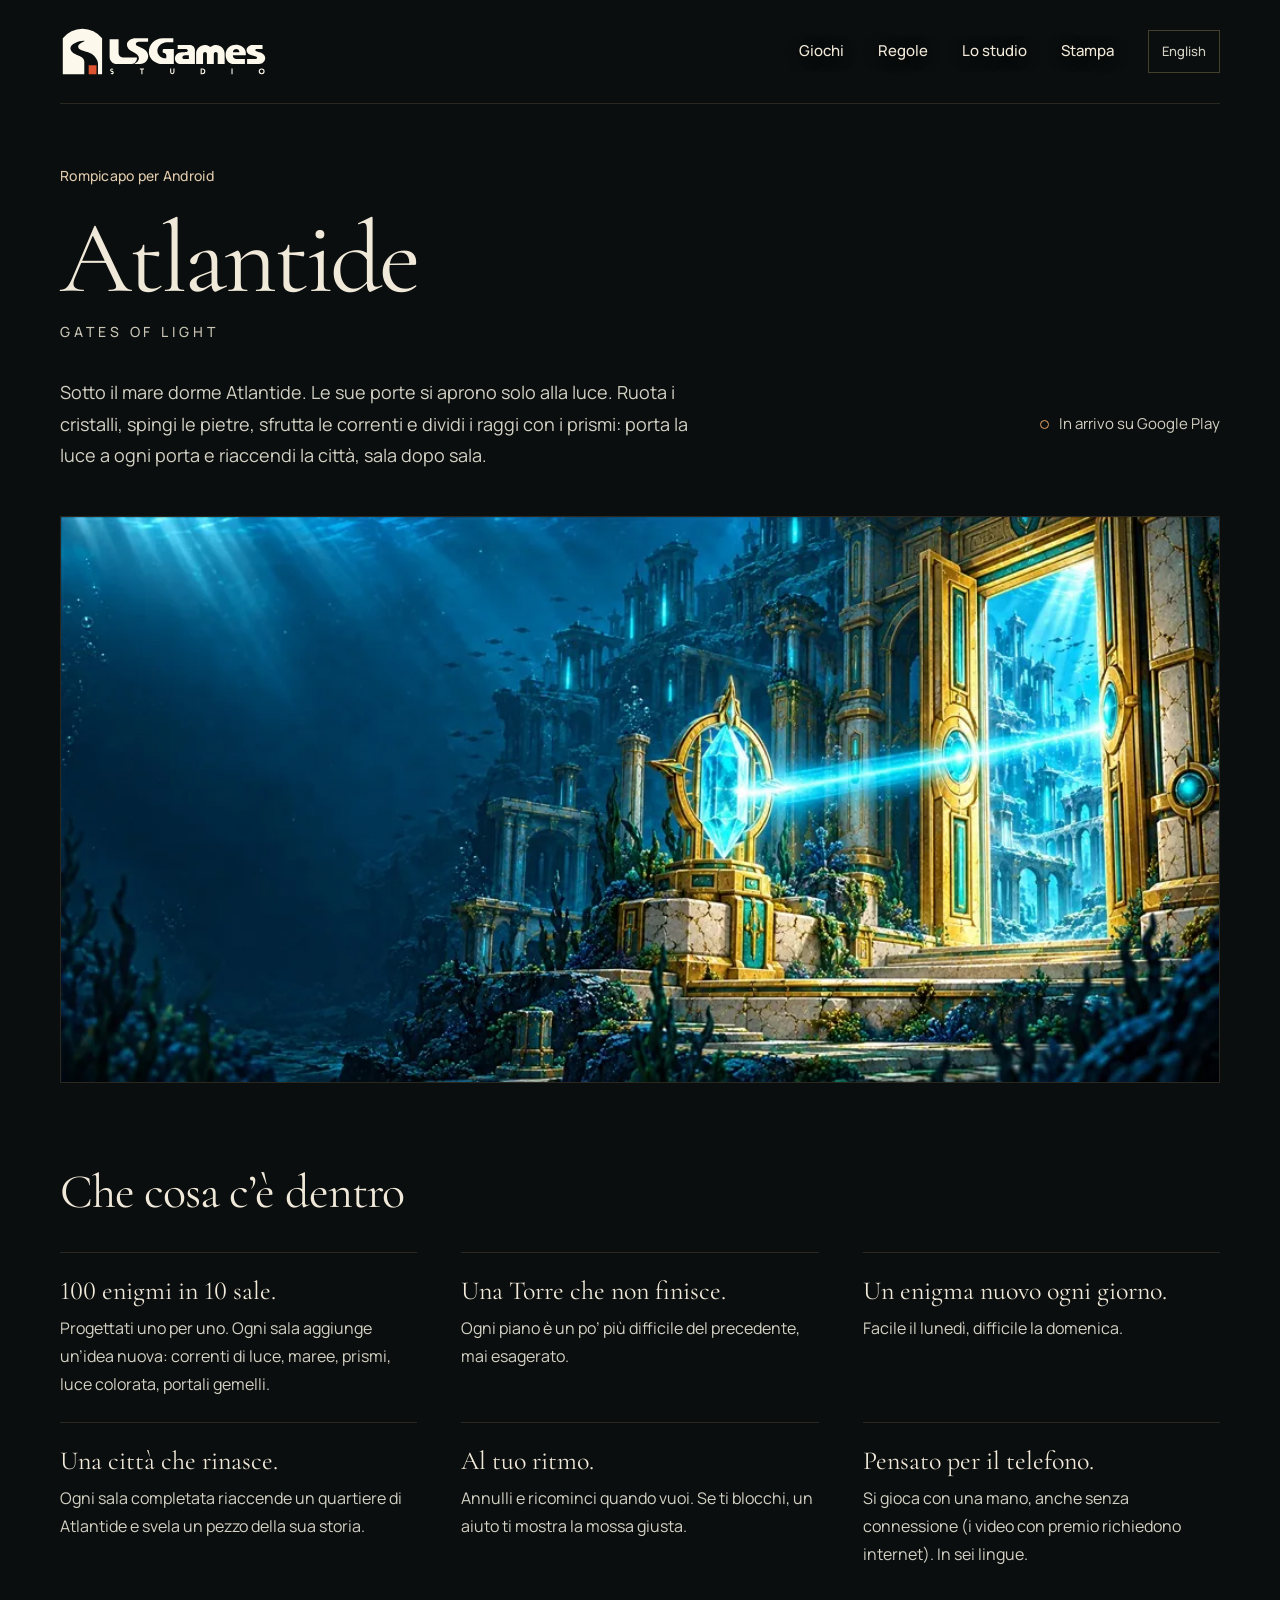
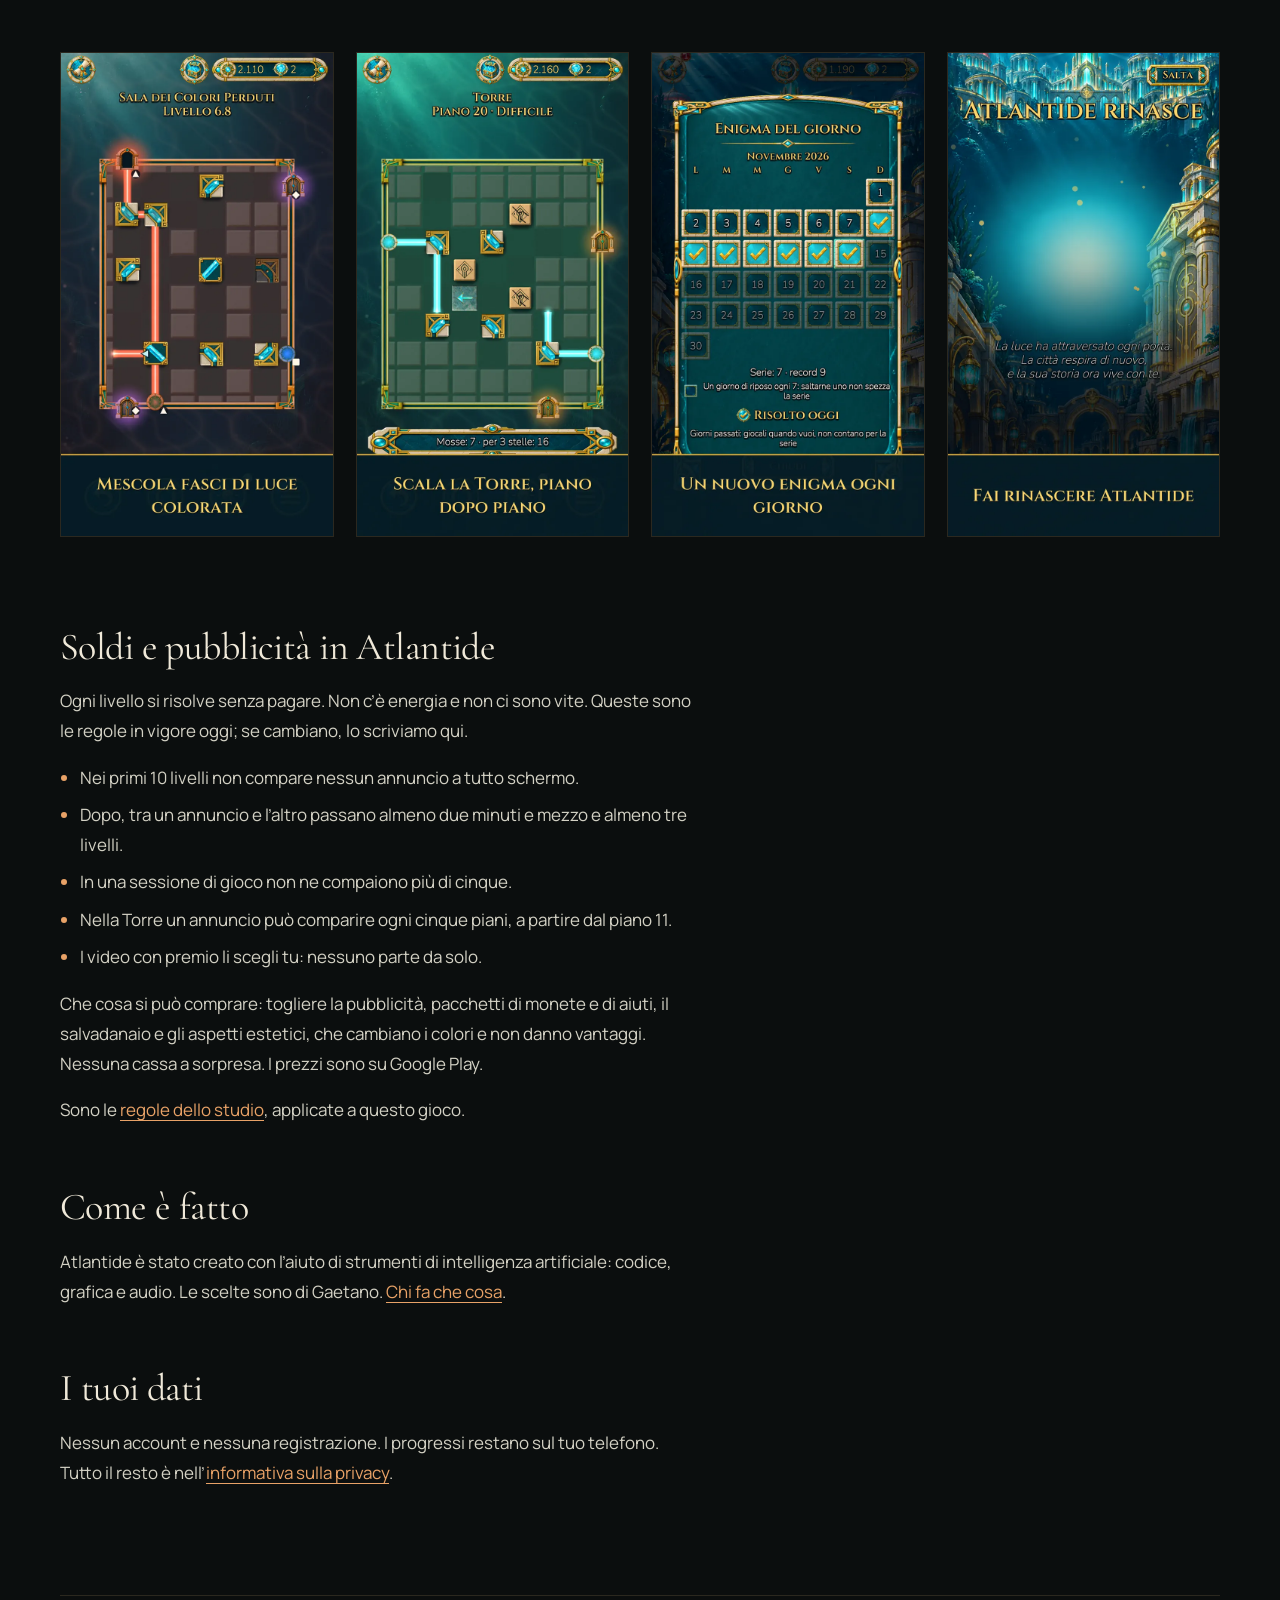
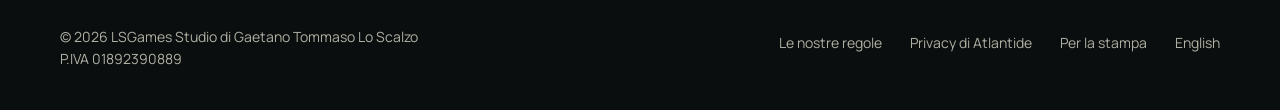
==== atlantide/index.html @ 8116f0f3 "Official accounts: YouTube, Instagram and TikTok Co-Authored-By: Claude Fable 5.2 <noreply@anthropic" ====
<!doctype html>
<html lang="it">
<head>
<meta charset="utf-8">
<meta name="viewport" content="width=device-width, initial-scale=1">
<meta name="theme-color" content="#0b0e0e">
<title>Atlantide: Gates of Light - rompicapo di luce | LSGames Studio</title>
<meta name="description" content="Un rompicapo di luce per Android: 100 enigmi in 10 sale, una Torre che non finisce e un enigma nuovo ogni giorno. Ogni livello si risolve senza pagare.">
<link rel="canonical" href="https://akerith.github.io/atlantide/">
<link rel="alternate" hreflang="it" href="https://akerith.github.io/atlantide/">
<link rel="alternate" hreflang="en" href="https://akerith.github.io/en/atlantide/">
<link rel="alternate" hreflang="x-default" href="https://akerith.github.io/en/atlantide/">
<meta property="og:site_name" content="LSGames Studio">
<meta property="og:type" content="website">
<meta property="og:locale" content="it_IT">
<meta property="og:title" content="Atlantide: Gates of Light - rompicapo di luce | LSGames Studio">
<meta property="og:description" content="Un rompicapo di luce per Android: 100 enigmi in 10 sale, una Torre che non finisce e un enigma nuovo ogni giorno. Ogni livello si risolve senza pagare.">
<meta property="og:url" content="https://akerith.github.io/atlantide/">
<meta property="og:image" content="https://akerith.github.io/assets/atlantide.jpg">
<meta property="og:image:width" content="1024">
<meta property="og:image:height" content="500">
<meta property="og:image:alt" content="Un raggio di luce attraversa un cristallo e illumina un portale nelle rovine sommerse di Atlantide">
<meta name="twitter:card" content="summary_large_image">
<link rel="preload" href="../assets/fonts/latin-0.woff2" as="font" type="font/woff2" crossorigin>
<link rel="preload" href="../assets/fonts/latin-1.woff2" as="font" type="font/woff2" crossorigin>
<link rel="stylesheet" href="../assets/fonts/fonts.css">
<link rel="stylesheet" href="../sito.css?v=71344051">
<link rel="icon" href="../favicon.ico" sizes="48x48">
<link rel="icon" type="image/png" sizes="32x32" href="../assets/favicon-32.png">
<link rel="apple-touch-icon" sizes="180x180" href="../assets/apple-touch-icon.png">
<script type="application/ld+json">{"@context": "https://schema.org", "@type": "VideoGame", "name": "Atlantide: Gates of Light", "url": "https://akerith.github.io/atlantide/", "description": "Un rompicapo di luce per Android: 100 enigmi in 10 sale, una Torre che non finisce e un enigma nuovo ogni giorno. Ogni livello si risolve senza pagare.", "image": "https://akerith.github.io/assets/atlantide.jpg", "genre": "Puzzle", "gamePlatform": "Android", "operatingSystem": "Android", "applicationCategory": "GameApplication", "inLanguage": ["it", "en", "es", "pt", "fr", "de"], "author": {"@type": "Organization", "@id": "https://akerith.github.io/#studio", "name": "LSGames Studio", "url": "https://akerith.github.io/", "logo": "https://akerith.github.io/assets/icon-512.png", "email": "lsgame.wftd@gmail.com", "slogan": "Giochi fatti bene, che ti trattano bene.", "founder": {"@type": "Person", "name": "Gaetano Tommaso Lo Scalzo"}, "address": {"@type": "PostalAddress", "addressCountry": "IT"}, "sameAs": ["https://www.youtube.com/@lsgamesstudio", "https://www.instagram.com/lsgamesstudio/", "https://www.tiktok.com/@lsgamesstudio"]}, "publisher": {"@id": "https://akerith.github.io/#studio"}}</script>
</head>
<body>
<a class="skip" href="#contenuto">Vai al contenuto</a>
<header class="header wrap">
  <a class="brand" href="../" aria-label="LSGames Studio, pagina iniziale"><img src="../assets/marchio/logo-orizzontale-scuro.svg" alt="LSGames Studio" width="208" height="52"></a>
  <nav class="menu" aria-label="Navigazione principale"><a href="../#giochi">Giochi</a><a href="../regole/">Regole</a><a href="../studio/">Lo studio</a><a href="../stampa/">Stampa</a></nav>
  <a class="lang" href="../en/atlantide/" lang="en" hreflang="en">English</a>
</header>
<main id="contenuto">
<section class="game-detail wrap">
  <p class="label">Rompicapo per Android</p>
  <h1>Atlantide<span>Gates of Light</span></h1>
  <div class="detail-intro">
    <p>Sotto il mare dorme Atlantide. Le sue porte si aprono solo alla luce. Ruota i cristalli, spingi le pietre, sfrutta le correnti e dividi i raggi con i prismi: porta la luce a ogni porta e riaccendi la città, sala dopo sala.</p>
    <p class="status">In arrivo su Google Play</p>
  </div>
  <img class="detail-art" src="../assets/atlantide.webp" alt="Un raggio di luce attraversa un cristallo e illumina un portale nelle rovine sommerse di Atlantide" width="1024" height="500">
</section>

<section class="wrap inside" aria-labelledby="dentro">
  <h2 id="dentro">Che cosa c’è dentro</h2>
  <ul class="feature-list">
    <li><strong>100 enigmi in 10 sale.</strong> Progettati uno per uno. Ogni sala aggiunge un’idea nuova: correnti di luce, maree, prismi, luce colorata, portali gemelli.</li>
    <li><strong>Una Torre che non finisce.</strong> Ogni piano è un po’ più difficile del precedente, mai esagerato.</li>
    <li><strong>Un enigma nuovo ogni giorno.</strong> Facile il lunedì, difficile la domenica.</li>
    <li><strong>Una città che rinasce.</strong> Ogni sala completata riaccende un quartiere di Atlantide e svela un pezzo della sua storia.</li>
    <li><strong>Al tuo ritmo.</strong> Annulli e ricominci quando vuoi. Se ti blocchi, un aiuto ti mostra la mossa giusta.</li>
    <li><strong>Pensato per il telefono.</strong> Si gioca con una mano, anche senza connessione (i video con premio richiedono internet). In sei lingue.</li>
  </ul>
</section>

<section class="wrap" aria-label="Schermate del gioco">
  <div class="shots">
    <img src="../assets/atlantide/it-1.webp" alt="Sala dei Colori Perduti, livello 6.8: fasci di luce colorata attraversano i cristalli" width="720" height="1280" loading="lazy">
    <img src="../assets/atlantide/it-2.webp" alt="La Torre, piano 20: un raggio azzurro tra cristalli e pietre" width="720" height="1280" loading="lazy">
    <img src="../assets/atlantide/it-3.webp" alt="Il calendario dell'enigma del giorno, con una serie di sette giorni" width="720" height="1280" loading="lazy">
    <img src="../assets/atlantide/it-4.webp" alt="La città di Atlantide che torna a illuminarsi" width="720" height="1280" loading="lazy">
  </div>
</section>

<section id="soldi" class="wrap prose">
  <h2>Soldi e pubblicità in Atlantide</h2>
  <p>Ogni livello si risolve senza pagare. Non c’è energia e non ci sono vite. Queste sono le regole in vigore oggi; se cambiano, lo scriviamo qui.</p>
  <ul>
    <li>Nei primi 10 livelli non compare nessun annuncio a tutto schermo.</li>
    <li>Dopo, tra un annuncio e l’altro passano almeno due minuti e mezzo e almeno tre livelli.</li>
    <li>In una sessione di gioco non ne compaiono più di cinque.</li>
    <li>Nella Torre un annuncio può comparire ogni cinque piani, a partire dal piano 11.</li>
    <li>I video con premio li scegli tu: nessuno parte da solo.</li>
  </ul>
  <p>Che cosa si può comprare: togliere la pubblicità, pacchetti di monete e di aiuti, il salvadanaio e gli aspetti estetici, che cambiano i colori e non danno vantaggi. Nessuna cassa a sorpresa. I prezzi sono su Google Play.</p>
  <p>Sono le <a href="../regole/">regole dello studio</a>, applicate a questo gioco.</p>

  <h2>Come è fatto</h2>
  <p>Atlantide è stato creato con l’aiuto di strumenti di intelligenza artificiale: codice, grafica e audio. Le scelte sono di Gaetano. <a href="../studio/">Chi fa che cosa</a>.</p>

  <h2>I tuoi dati</h2>
  <p>Nessun account e nessuna registrazione. I progressi restano sul tuo telefono. Tutto il resto è nell’<a href="privacy.html">informativa sulla privacy</a>.</p>
</section>
</main>
<footer class="footer wrap">
  <div class="footer-id"><p>© 2026 LSGames Studio di Gaetano Tommaso Lo Scalzo</p><p>P.IVA 01892390889</p></div>
  <nav aria-label="Pagine di servizio"><a href="../regole/">Le nostre regole</a><a href="privacy.html">Privacy di Atlantide</a><a href="../stampa/">Per la stampa</a><a href="../en/atlantide/" lang="en" hreflang="en">English</a></nav>
</footer>
</body>
</html>
---- assets/fonts/fonts.css ----
@font-face {
  font-family: 'Cormorant Garamond';
  font-style: normal;
  font-weight: 400;
  font-display: swap;
  src: url(latin-0.woff2) format('woff2');
  unicode-range: U+0000-00FF, U+0131, U+0152-0153, U+02BB-02BC, U+02C6, U+02DA, U+02DC, U+0304, U+0308, U+0329, U+2000-206F, U+20AC, U+2122, U+2191, U+2193, U+2212, U+2215, U+FEFF, U+FFFD;
}
@font-face {
  font-family: 'Manrope';
  font-style: normal;
  font-weight: 400;
  font-display: swap;
  src: url(latin-1.woff2) format('woff2');
  unicode-range: U+0000-00FF, U+0131, U+0152-0153, U+02BB-02BC, U+02C6, U+02DA, U+02DC, U+0304, U+0308, U+0329, U+2000-206F, U+20AC, U+2122, U+2191, U+2193, U+2212, U+2215, U+FEFF, U+FFFD;
}
@font-face {
  font-family: 'Manrope';
  font-style: normal;
  font-weight: 500;
  font-display: swap;
  src: url(latin-2.woff2) format('woff2');
  unicode-range: U+0000-00FF, U+0131, U+0152-0153, U+02BB-02BC, U+02C6, U+02DA, U+02DC, U+0304, U+0308, U+0329, U+2000-206F, U+20AC, U+2122, U+2191, U+2193, U+2212, U+2215, U+FEFF, U+FFFD;
}
---- sito.css ----
/* LSGames Studio - sito. Si modifica in tools/sito/statico/sito.css (progetto dello studio), poi si rilancia build.py. */
:root {
  color-scheme: dark;
  --bg: #0b0e0e;
  --surface: #111716;
  --text: #f0e9d9;
  --soft: #d3d1c4;
  --muted: #aeb0a4;
  --light: #e8a267;   /* la luce del portale: collegamenti e pulsanti */
  --player: #de532f;  /* l'arancione del logo: solo il giocatore, cioè "sei qui" */
  --line: #b39b6a30;
  --serif: 'Cormorant Garamond', Georgia, serif;
  --sans: 'Manrope', Arial, sans-serif;
  --measure: 64ch;
}
* { box-sizing: border-box; }
html { scroll-behavior: smooth; scroll-padding-top: 32px; -webkit-text-size-adjust: 100%; }
body { margin: 0; background: var(--bg); color: var(--text); font: 400 17px/1.75 var(--sans); -webkit-font-smoothing: antialiased; }
a { color: inherit; text-decoration: none; }
button { font: inherit; }
button, a { -webkit-tap-highlight-color: transparent; }
button:focus-visible, a:focus-visible { outline: 2px solid var(--light); outline-offset: 5px; }
::selection { background: #a3683e; color: #fff3dc; }
img { display: block; max-width: 100%; height: auto; }
h1, h2, h3 { font-family: var(--serif); font-weight: 400; margin: 0; text-wrap: balance; }
/* Cormorant ha di serie le cifre "antiche" (100 si legge "ioo"): si usano quelle allineate.
   Vale per ogni elemento e con !important, perché la proprietà abbreviata `font` azzera
   font-variant-numeric: elencare i selettori uno per uno ne aveva lasciato fuori uno. */
*, *::before, *::after { font-variant-numeric: lining-nums !important; }
p { margin: 0 0 1em; }
.wrap { width: min(1240px, calc(100% - 120px)); margin-inline: auto; }
.label { margin: 0; font-size: 14px; font-weight: 500; letter-spacing: .02em; color: #dfcaac; }
.skip { position: fixed; top: -100px; left: 20px; background: var(--text); color: var(--bg); padding: 14px; z-index: 20; }
.skip:focus { top: 15px; }

/* Intestazione */
.header { min-height: 104px; display: flex; align-items: center; gap: 34px; position: relative; z-index: 5; border-bottom: 1px solid var(--line); }
.home .header { position: absolute; top: 0; left: 0; right: 0; border: 0; }
.brand { flex-shrink: 0; }
.brand img { width: 208px; }
.menu { margin-left: auto; display: flex; align-items: center; gap: 34px; font-size: 15px; font-weight: 500; }
.menu a { position: relative; padding-block: 12px; text-shadow: 0 2px 14px #000; }
.menu a::after { content: ''; position: absolute; bottom: 6px; left: 0; width: 100%; height: 1px; background: var(--light); transform: scaleX(0); transform-origin: left; transition: transform .25s; }
.menu a:hover::after { transform: scaleX(1); }
.menu a[aria-current="page"]::before { content: ''; position: absolute; left: -15px; top: 50%; width: 7px; height: 8px; margin-top: -4px; background: var(--player); }
.lang { font-size: 13px; font-weight: 500; padding: 9px 13px; border: 1px solid #b39b6a59; color: var(--soft); background: #0b0e0e80; transition: border-color .2s, color .2s; }
.lang:hover { border-color: var(--light); color: var(--text); }

/* Apertura della pagina iniziale */
.hero { position: relative; isolation: isolate; height: min(900px, 96svh); min-height: 720px; overflow: hidden; }
.hero-scene { position: absolute; inset: 0; z-index: -2; overflow: hidden; pointer-events: none; }
.hero-art { position: absolute; inset: -14px; background: url('assets/portal-cinematic-v2.webp') right center / auto 100% no-repeat; transform: translate3d(var(--px, 0px), var(--py, 0px), 0); transition: transform 1.3s cubic-bezier(.2,.6,.2,1); will-change: transform; }
.hero::after { content: ''; position: absolute; inset: 0; z-index: -1; pointer-events: none; background: linear-gradient(90deg, #0b0e0ea8, #0b0e0e59 38%, transparent 66%), linear-gradient(0deg, var(--bg), transparent 20%, transparent 80%, #06090955); }
.hero-content { position: relative; padding-top: clamp(210px, 26vh, 280px); padding-bottom: 140px; }
.hero h1 { font-size: clamp(56px, 5.6vw, 92px); line-height: 1; letter-spacing: -.03em; max-width: 12.5em; text-wrap: initial; text-shadow: 0 3px 25px #0006; }
.hero-description { color: var(--soft); font-size: 18px; line-height: 1.7; max-width: 31em; margin: 30px 0 34px; text-shadow: 0 1px 12px #000a; }
.hero-actions { display: flex; align-items: center; gap: 34px; flex-wrap: wrap; }
.hero-link { display: inline-flex; align-items: center; min-height: 52px; padding: 13px 24px; background: var(--light); color: #19150f; font-size: 16px; font-weight: 500; transition: background .2s; }
.hero-link:hover { background: #f4bb86; }
.quiet-link { color: var(--text); font-size: 16px; padding-block: 12px; border-bottom: 1px solid #d5a27399; transition: border-color .2s, color .2s; }
.quiet-link:hover { color: #ffe1bc; border-color: var(--light); }
.hero-bottom { position: absolute; bottom: 30px; left: 0; right: 0; display: flex; justify-content: flex-end; }
.motion-toggle { border: 1px solid #b49c6840; color: var(--soft); background: #0b0e0eb3; font-size: 13px; min-height: 44px; padding: 10px 15px; cursor: pointer; backdrop-filter: blur(8px); transition: border-color .2s; }
.motion-toggle:hover { border-color: #c5a47a; }
.motion-icon { margin-right: 7px; color: var(--light); }
.portal-glow { position: absolute; inset: 0; background: radial-gradient(ellipse at 76% 65%, #ffb66d25, transparent 38%); mix-blend-mode: screen; animation: portal-breathe 9s ease-in-out infinite alternate; }
.haze { position: absolute; inset: 43% -12% -18%; opacity: .2; background: radial-gradient(ellipse at 75% 65%, #cfccae48, transparent 34%), radial-gradient(ellipse at 57% 85%, #e2d5b126, transparent 42%); filter: blur(30px); animation: mist-drift 22s ease-in-out infinite alternate; }
.embers { position: absolute; inset: 0; overflow: hidden; }
.ember { position: absolute; bottom: 15%; left: var(--left); width: var(--size); height: var(--size); border-radius: 50%; background: #f8bc76; box-shadow: 0 0 7px #ffa75070; opacity: 0; animation: ember-rise var(--duration) linear var(--delay) infinite; will-change: transform, opacity; }
.motion-paused .hero-scene *, .hero-away .hero-scene *, .tab-hidden .hero-scene * { animation-play-state: paused !important; }
.motion-paused .hero-art { transform: none; transition: none; }
@keyframes portal-breathe { from { opacity: .35; } to { opacity: 1; } }
@keyframes mist-drift { from { transform: translate3d(-3%,0,0); opacity: .12; } to { transform: translate3d(5%,-3%,0); opacity: .32; } }
@keyframes ember-rise { 0% { transform: translate3d(0,0,0); opacity: 0; } 15% { opacity: .45; } 75% { opacity: .25; } 100% { transform: translate3d(var(--drift),-330px,0); opacity: 0; } }

/* I tre pilastri */
.pillars { padding-top: 70px; padding-bottom: 96px; }
.pillars > h2 { font-size: 48px; line-height: 1.05; letter-spacing: -.02em; max-width: 16em; margin-bottom: 50px; }
.pillar-grid { display: grid; grid-template-columns: repeat(3, 1fr); border-top: 1px solid var(--line); }
.pillar-grid article { padding: 34px 40px 6px 0; }
.pillar-grid article + article { padding-left: 40px; border-left: 1px solid var(--line); }
.pillar-grid h3 { font-size: 34px; line-height: 1.1; margin-bottom: 16px; }
.pillar-grid p { color: var(--soft); font-size: 16px; }
.text-link { display: inline-block; color: var(--light); font-size: 15px; font-weight: 500; padding-block: 8px; border-bottom: 1px solid #e8a26766; transition: border-color .2s, color .2s; }
.text-link:hover { color: #ffd2a6; border-color: var(--light); }

/* Come guadagniamo */
.earn { border-block: 1px solid var(--line); background: #101413; padding: 76px 0 62px; }
.earn-grid { display: grid; grid-template-columns: 1fr 1.25fr; gap: 80px; align-items: start; }
.earn h2 { font-size: 48px; line-height: 1.05; letter-spacing: -.02em; }
.earn p { color: var(--soft); max-width: var(--measure); }

/* I giochi */
.games { padding-top: 90px; padding-bottom: 100px; }
.section-heading { display: flex; justify-content: space-between; align-items: end; gap: 34px; margin-bottom: 36px; }
.section-heading h2 { font-size: 56px; line-height: 1; letter-spacing: -.02em; }
.section-heading > p { font-size: 15px; line-height: 1.6; color: var(--muted); margin: 0; max-width: 300px; text-align: right; }
.game { display: grid; grid-template-columns: 1.4fr 1fr; background: var(--surface); border: 1px solid var(--line); }
.game-art { display: block; position: relative; overflow: hidden; min-height: 460px; }
.game-art > img { width: 100%; height: 100%; position: absolute; object-fit: cover; object-position: 65% center; transition: transform .9s cubic-bezier(.2,.6,.2,1); }
.game-art:hover > img { transform: scale(1.03); }
.game-info { padding: 40px 44px; display: flex; flex-direction: column; justify-content: space-between; gap: 30px; }
.game-info h3 { font-size: 68px; line-height: 1; letter-spacing: -.025em; }
.game-info h3 > span, .game-detail h1 > span { display: block; font: 500 14px/1.6 var(--sans); letter-spacing: .28em; text-transform: uppercase; margin-top: 12px; color: #c8c4b5; }
.game-description { margin: 22px 0 0; color: var(--soft); font-size: 16px; }
.game-links { display: flex; align-items: center; gap: 20px; flex-wrap: wrap; }
.button { display: inline-flex; align-items: center; min-height: 52px; padding: 13px 24px; font-size: 16px; font-weight: 500; transition: background .2s, border-color .2s; }
.button--store { background: var(--light); color: #19150f; border: 1px solid var(--light); }
.button--store:hover { background: #f4bb86; border-color: #f4bb86; }
.status { display: inline-flex; align-items: center; gap: 10px; min-height: 52px; margin: 0; color: var(--soft); font-size: 15px; }
.status::before { content: ''; width: 7px; height: 7px; border: 1px solid var(--light); border-radius: 50%; }

/* Lo studio, nella pagina iniziale */
.studio { padding: 100px 0; border-block: 1px solid var(--line); background: radial-gradient(ellipse at 80% 65%, #54442617, transparent 48%), #101413; }
.studio-grid { display: grid; grid-template-columns: 1.3fr 1fr; gap: 90px; align-items: center; }
.studio h2 { font-size: 56px; line-height: 1.03; letter-spacing: -.02em; margin-bottom: 28px; }
.studio-lead { max-width: 34em; font-size: 18px; color: var(--soft); margin: 0 0 26px; }
.studio-links { display: flex; gap: 34px; flex-wrap: wrap; }
.studio-visual { margin: 0; display: flex; flex-direction: column; align-items: center; gap: 26px; padding: 54px 26px 40px; background: #171719; border: 1px solid var(--line); }
.studio-visual img { width: 200px; }
.studio-visual figcaption { font-family: var(--serif); font-size: 21px; color: #d3c5a9; text-align: center; }

/* Contatti */
.contact { padding-top: 92px; padding-bottom: 86px; }
.contact-grid { display: grid; grid-template-columns: 1fr 1fr; align-items: end; gap: 80px; }
.contact-grid > * { min-width: 0; }
.contact h2 { font-size: 88px; line-height: .95; letter-spacing: -.025em; }
.contact-grid p { margin: 0 0 20px; color: var(--muted); font-size: 16px; }
.email { display: block; font-size: 22px; letter-spacing: -.01em; border-bottom: 1px solid var(--line); padding-bottom: 14px; overflow-wrap: anywhere; transition: color .2s, border-color .2s; }
.email:hover { color: var(--light); border-color: #b99261; }

/* Piè di pagina */
.footer { padding: 30px 0 40px; border-top: 1px solid var(--line); display: flex; justify-content: space-between; align-items: start; gap: 30px; font-size: 14px; line-height: 1.6; color: var(--muted); }
.footer p { margin: 0; }
.footer nav { display: flex; flex-wrap: wrap; justify-content: flex-end; gap: 6px 28px; }
.footer a { padding-block: 6px; }
.footer a:hover { color: #e9c89e; }
.todo { background: #7a2a14; color: #fff; padding: 2px 8px; }

/* Pagine interne */
.page-head { padding-top: 70px; padding-bottom: 54px; }
.page-head h1 { font-size: clamp(54px, 6vw, 88px); line-height: 1; letter-spacing: -.03em; max-width: 13em; }
.lead { font-size: 20px; line-height: 1.65; color: var(--soft); max-width: 36em; margin: 30px 0 0; }
.prose { padding-bottom: 90px; max-width: none; }
.prose > * { max-width: var(--measure); }
.prose h2 { font-size: 38px; line-height: 1.1; letter-spacing: -.015em; margin: 62px 0 18px; }
.prose > h2:first-child { margin-top: 0; }
.prose h3 { font: 500 15px/1.5 var(--sans); color: #dfcaac; margin: 28px 0 10px; }
.prose p, .prose li { color: var(--soft); }
.prose ul { padding-left: 1.15em; margin: 0 0 1em; }
.prose li { margin-bottom: .45em; }
.prose li::marker { color: var(--light); }
.prose a, .lead a, .rules a, .legal a, .shots-note a { color: var(--light); text-decoration: underline; text-decoration-thickness: 1px; text-underline-offset: 4px; }
.prose a:hover, .lead a:hover, .rules a:hover, .legal a:hover, .shots-note a:hover { color: #ffd2a6; }

/* Le regole: numerate perché si possano citare ("la regola 3") */
.rules { list-style: none; margin: 0 0 80px; padding: 0; counter-reset: rule; border-bottom: 1px solid var(--line); }
.rules > li { counter-increment: rule; display: grid; grid-template-columns: 110px minmax(0, var(--measure)); column-gap: 20px; padding: 36px 0 26px; border-top: 1px solid var(--line); }
.rules > li::before { content: counter(rule); grid-row: 1 / span 3; font: 400 68px/.85 var(--serif); color: var(--light); }
.rules > li > * { grid-column: 2; }
.rules h2 { font-size: 38px; line-height: 1.1; letter-spacing: -.015em; margin-bottom: 14px; }
.rules p { color: var(--soft); margin-bottom: .7em; }

/* Scheda per la stampa */
.facts { margin: 0; border-top: 1px solid var(--line); }
.facts > div { display: grid; grid-template-columns: 170px 1fr; gap: 20px; padding: 13px 0; border-bottom: 1px solid var(--line); }
.facts dt { color: var(--muted); font-size: 15px; }
.facts dd { margin: 0; color: var(--text); }
.copy { margin: 0 0 1em; padding: 18px 22px; background: var(--surface); border-left: 2px solid var(--light); color: var(--text); user-select: all; }
.downloads { list-style: none; padding: 0 !important; border-top: 1px solid var(--line); }
.downloads li { display: flex; flex-wrap: wrap; align-items: baseline; gap: 6px 16px; padding: 12px 0; margin: 0; border-bottom: 1px solid var(--line); }
.downloads span { color: var(--muted); font-size: 14px; }
.downloads li > a:nth-of-type(2) { font-size: 14px; }

/* Pagina di un gioco */
.game-detail { padding-top: 60px; }
.game-detail h1 { font-size: clamp(64px, 8vw, 112px); line-height: 1; letter-spacing: -.03em; margin-top: 18px; }
.detail-intro { display: flex; justify-content: space-between; align-items: center; gap: 44px; margin: 34px 0 44px; }
.detail-intro p:not(.status) { color: var(--soft); font-size: 18px; max-width: 36em; margin: 0; }
.detail-intro .status, .detail-intro .button { flex-shrink: 0; }
.detail-art { width: 100%; border: 1px solid var(--line); }
.inside { padding-top: 84px; padding-bottom: 60px; }
.inside h2 { font-size: 48px; line-height: 1.05; letter-spacing: -.02em; margin-bottom: 34px; }
.feature-list { list-style: none; margin: 0; padding: 0; display: grid; grid-template-columns: repeat(3, 1fr); gap: 0 44px; }
.feature-list li { padding: 22px 0 24px; border-top: 1px solid var(--line); color: var(--soft); font-size: 16px; }
.feature-list strong { display: block; font: 400 26px/1.2 var(--serif); color: var(--text); margin-bottom: 8px; }
.shots { display: grid; grid-template-columns: repeat(4, 1fr); gap: 22px; padding-bottom: 90px; }
.shots img { width: 100%; border: 1px solid var(--line); }
.shots-note { margin: -64px 0 90px; font-size: 15px; color: var(--muted); }

/* Informativa: testo legale, deve solo leggersi bene */
.legal { padding-top: 60px; padding-bottom: 70px; }
.legal > * { max-width: 72ch; }
.legal + .legal { border-top: 1px solid var(--line); }
.legal h1 { font-size: 44px; line-height: 1.1; letter-spacing: -.02em; margin-bottom: 16px; }
.legal h2 { font: 500 19px/1.4 var(--sans); margin: 38px 0 10px; }
.legal p, .legal li { color: var(--soft); font-size: 16px; }
.legal strong { color: var(--text); font-weight: 500; }
.legal a { overflow-wrap: anywhere; }
.legal ul { padding-left: 1.15em; }

@media (max-width: 1100px) {
  .wrap { width: calc(100% - 72px); }
  .menu { gap: 24px; }
  .hero h1 { font-size: 64px; }
  .pillars > h2, .earn h2, .inside h2 { font-size: 42px; }
  .pillar-grid article { padding-right: 26px; }
  .pillar-grid article + article { padding-left: 26px; }
  .earn-grid { gap: 50px; }
  .game { grid-template-columns: 1fr 1fr; }
  .game-info { padding: 30px; }
  .game-info h3 { font-size: 56px; }
  .studio-grid { gap: 55px; }
  .studio h2 { font-size: 48px; }
  .contact-grid { gap: 45px; }
  .feature-list { grid-template-columns: repeat(2, 1fr); }
}
@media (max-width: 700px) {
  body { font-size: 16px; }
  .wrap { width: calc(100% - 40px); }
  .header { flex-wrap: wrap; min-height: 0; padding: 18px 0 8px; gap: 6px 16px; }
  .brand img { width: 180px; }
  .lang { order: 2; margin-left: auto; }
  .menu { order: 3; flex-basis: 100%; margin: 0; justify-content: space-between; gap: 10px; font-size: 14px; }
  .menu a[aria-current="page"] { padding-left: 13px; }
  .menu a[aria-current="page"]::before { left: 0; }
  .hero { height: auto; min-height: 0; }
  .hero-art { inset: auto 0 0 0; height: 430px; background-size: auto 500px; background-position: 82% bottom; }
  .hero::after { background: linear-gradient(180deg, var(--bg) 0, var(--bg) calc(100% - 432px), transparent calc(100% - 330px), transparent calc(100% - 80px), var(--bg) 100%); }
  .hero-content { padding-top: 168px; padding-bottom: 440px; }
  .hero h1 { font-size: clamp(38px, 10.6vw, 60px); letter-spacing: -.02em; line-height: 1.02; }
  .hero-description { font-size: 16px; margin: 22px 0 26px; }
  .hero-actions { gap: 14px 26px; }
  .hero-bottom { bottom: 18px; }
  .haze { inset: 55% -20% -10%; }
  .portal-glow { background: radial-gradient(ellipse at 65% 75%, #ffbb7930, transparent 45%); }
  .pillars { padding-top: 46px; padding-bottom: 54px; }
  .pillars > h2, .earn h2, .inside h2 { font-size: 34px; margin-bottom: 28px; }
  .pillar-grid { grid-template-columns: 1fr; border-top: 0; }
  .pillar-grid article, .pillar-grid article + article { padding: 26px 0 20px; border-left: 0; border-top: 1px solid var(--line); }
  .pillar-grid h3 { font-size: 30px; }
  .earn { padding: 50px 0 38px; }
  .earn-grid { grid-template-columns: 1fr; gap: 0; }
  .games { padding-top: 56px; padding-bottom: 60px; }
  .section-heading { flex-direction: column; align-items: start; gap: 12px; margin-bottom: 26px; }
  .section-heading h2 { font-size: 42px; }
  .section-heading > p { text-align: left; max-width: none; }
  .game { grid-template-columns: 1fr; }
  .game-art { min-height: 0; aspect-ratio: 1.65; }
  .game-info { padding: 28px 22px; gap: 26px; }
  .game-info h3 { font-size: 54px; }
  .game-links { flex-direction: column; align-items: stretch; gap: 12px; }
  .game-links .button, .game-links .status { justify-content: center; }
  .studio { padding: 58px 0; }
  .studio-grid { grid-template-columns: 1fr; gap: 44px; }
  .studio h2 { font-size: 42px; }
  .studio-lead { font-size: 16px; }
  .studio-visual { padding: 40px 20px 30px; }
  .studio-visual img { width: 150px; }
  .contact { padding-top: 58px; padding-bottom: 50px; }
  .contact-grid { grid-template-columns: 1fr; gap: 22px; }
  .contact h2 { font-size: 62px; }
  .email { font-size: 19px; }
  .footer { flex-direction: column; gap: 18px; padding-bottom: 30px; }
  .footer nav { justify-content: flex-start; }
  .page-head { padding-top: 40px; padding-bottom: 38px; }
  .page-head h1 { font-size: clamp(40px, 11.5vw, 60px); letter-spacing: -.02em; }
  .lead { font-size: 17px; margin-top: 22px; }
  .prose { padding-bottom: 60px; }
  .prose h2 { font-size: 30px; margin-top: 46px; }
  .rules { margin-bottom: 56px; }
  .rules > li { grid-template-columns: 46px minmax(0, 1fr); column-gap: 10px; padding: 26px 0 16px; }
  .rules > li::before { font-size: 44px; line-height: .95; }
  .rules h2 { font-size: 28px; }
  .facts > div { grid-template-columns: 1fr; gap: 2px; }
  .game-detail { padding-top: 34px; }
  .game-detail h1 { font-size: clamp(54px, 17vw, 76px); }
  .detail-intro { flex-direction: column; align-items: stretch; gap: 22px; margin: 26px 0 30px; }
  .detail-intro p:not(.status) { font-size: 16px; }
  .detail-intro .status, .detail-intro .button { justify-content: center; }
  .inside { padding-top: 52px; padding-bottom: 36px; }
  .feature-list { grid-template-columns: 1fr; }
  .shots { grid-template-columns: repeat(2, 1fr); gap: 12px; padding-bottom: 56px; }
  .shots-note { margin: -36px 0 56px; }
  .legal { padding-top: 38px; padding-bottom: 46px; }
  .legal h1 { font-size: 32px; }
}
@media (prefers-reduced-motion: reduce) {
  html { scroll-behavior: auto; }
  *, *::before, *::after { animation: none !important; transition: none !important; }
  .hero-art { transform: none !important; }
  .ember { display: none; }
}
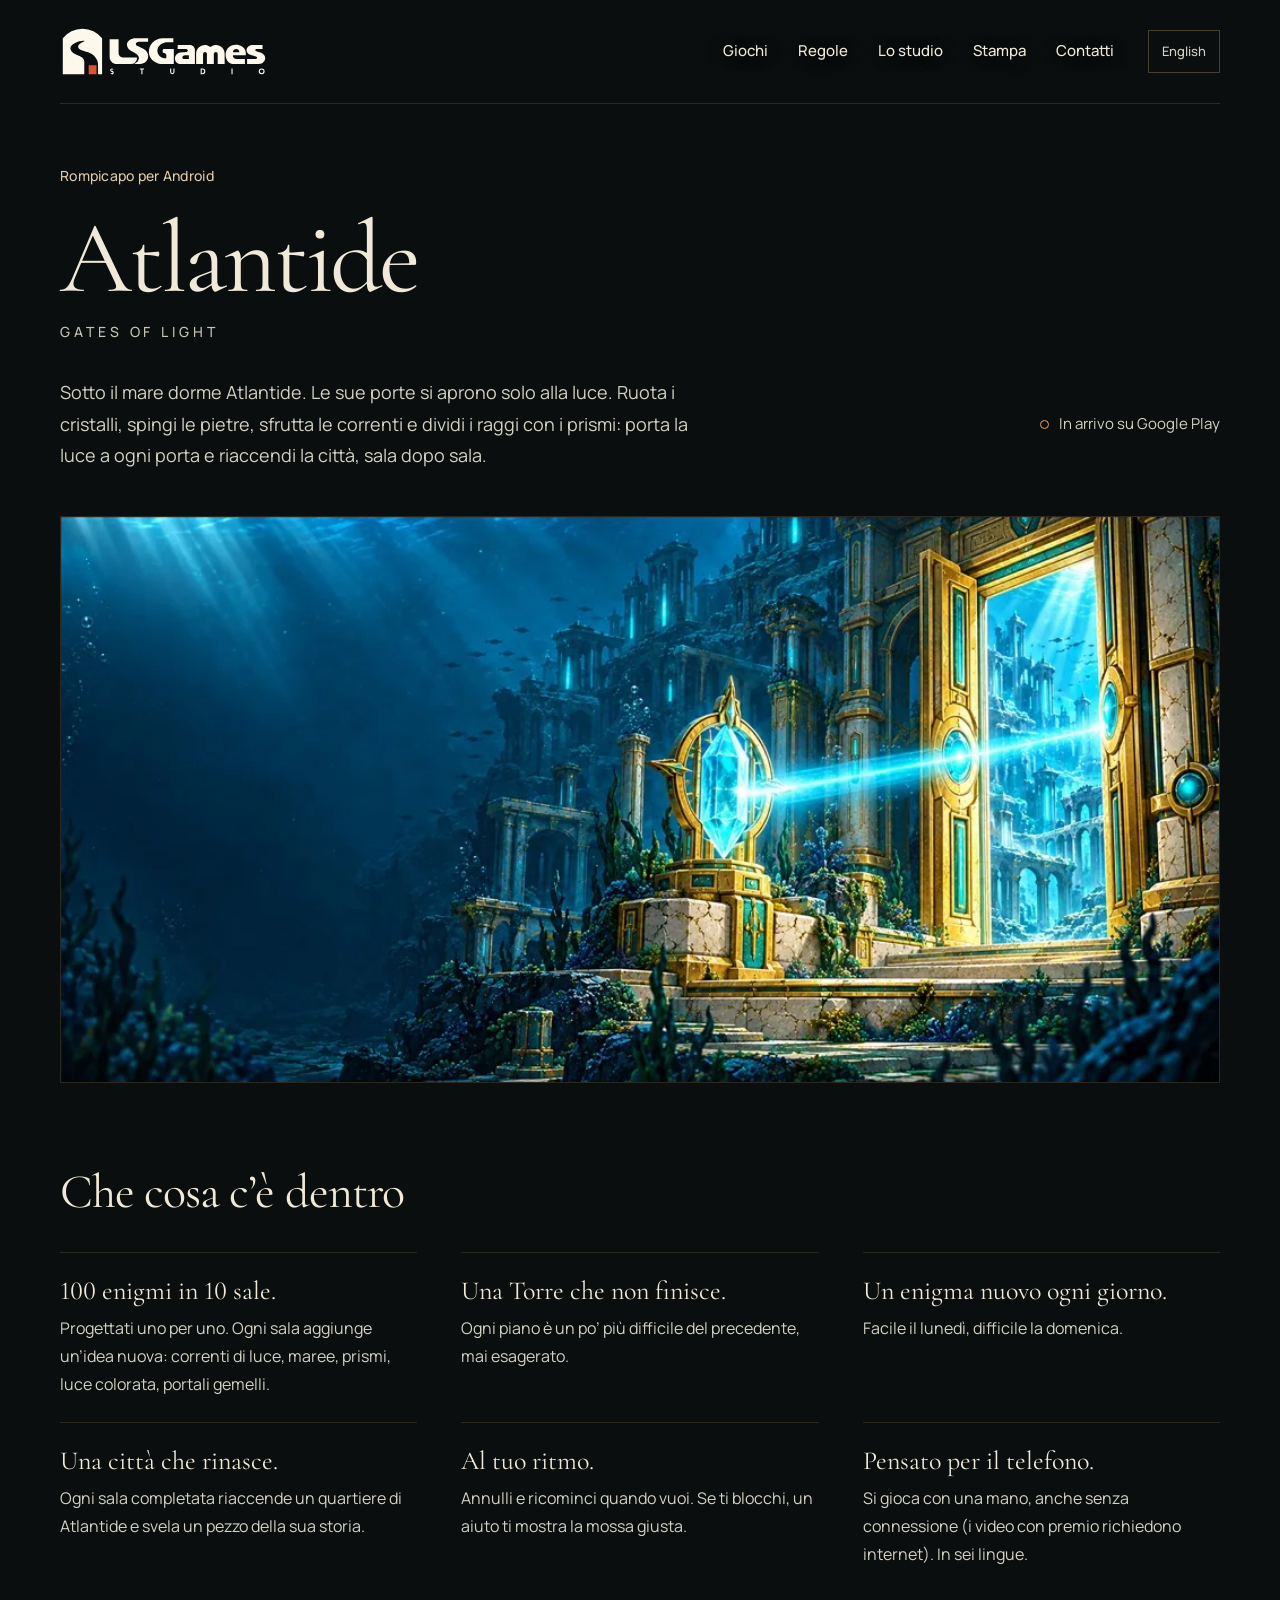
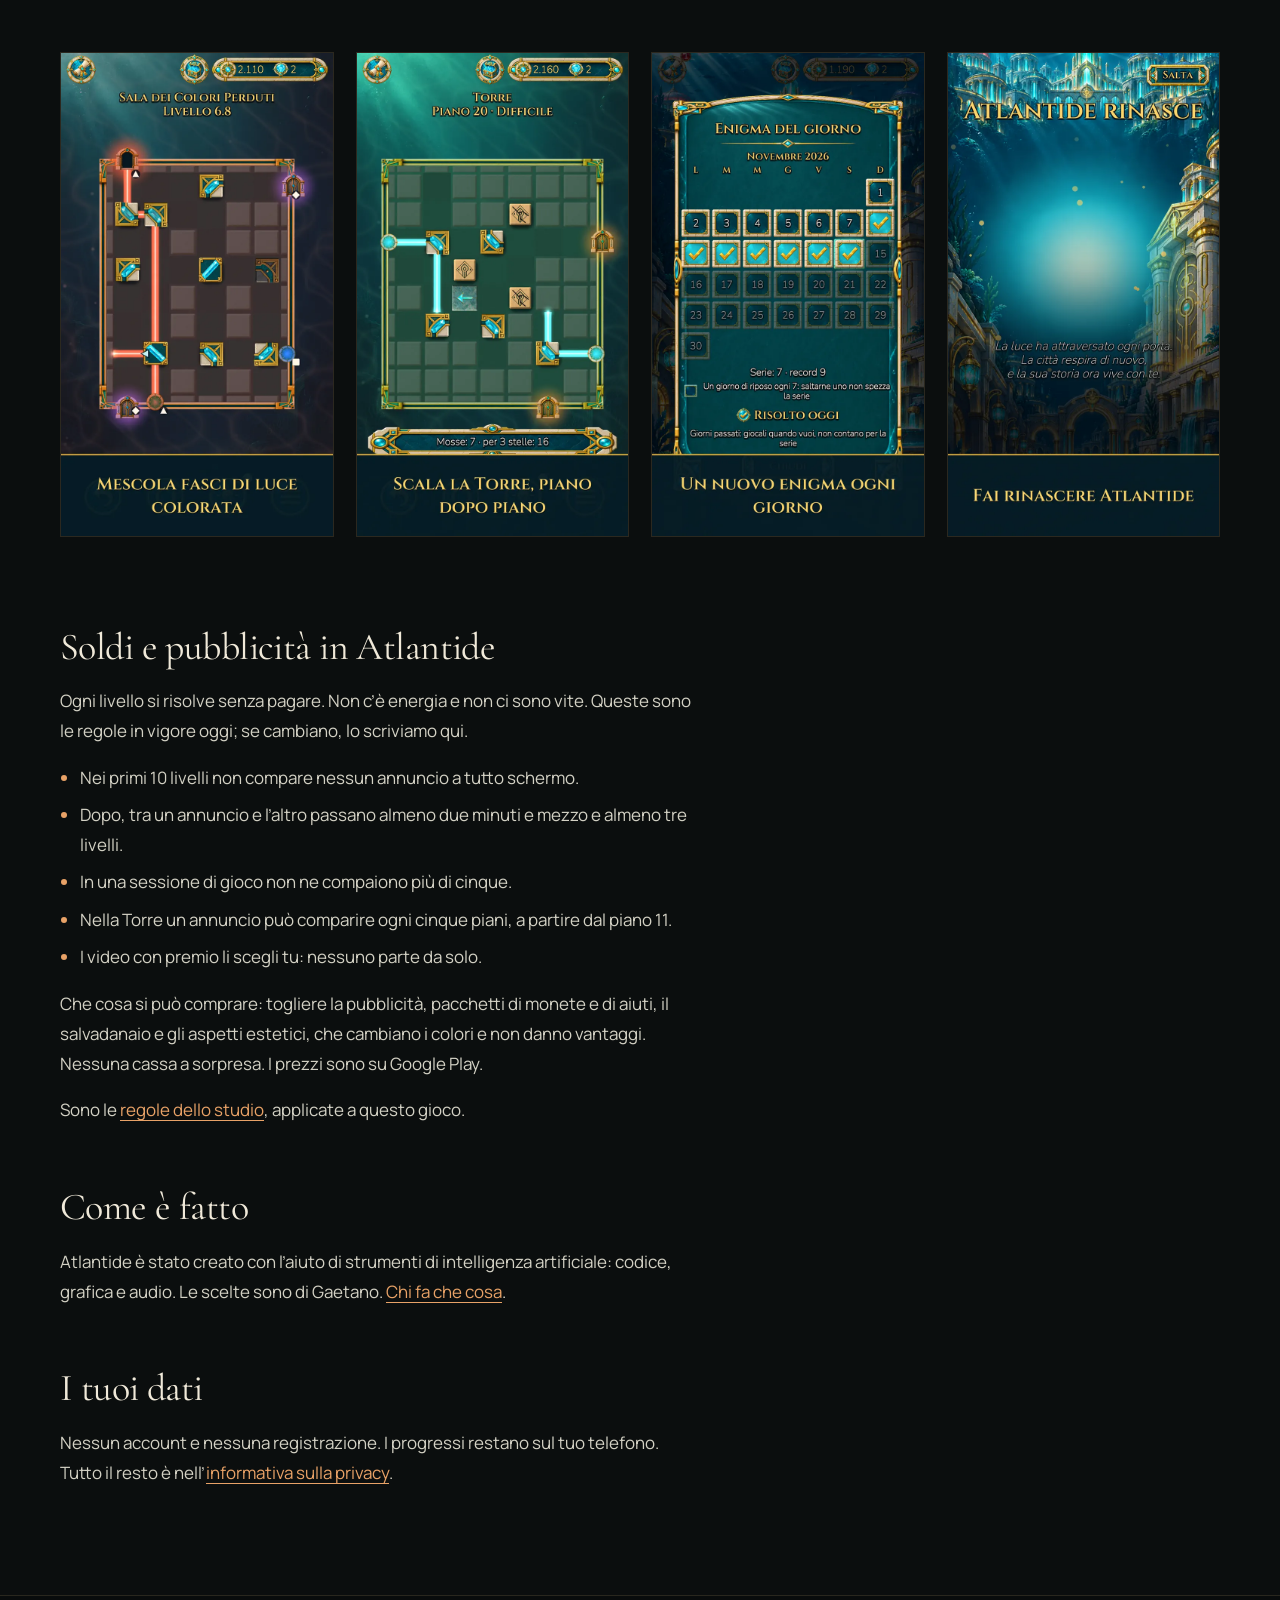
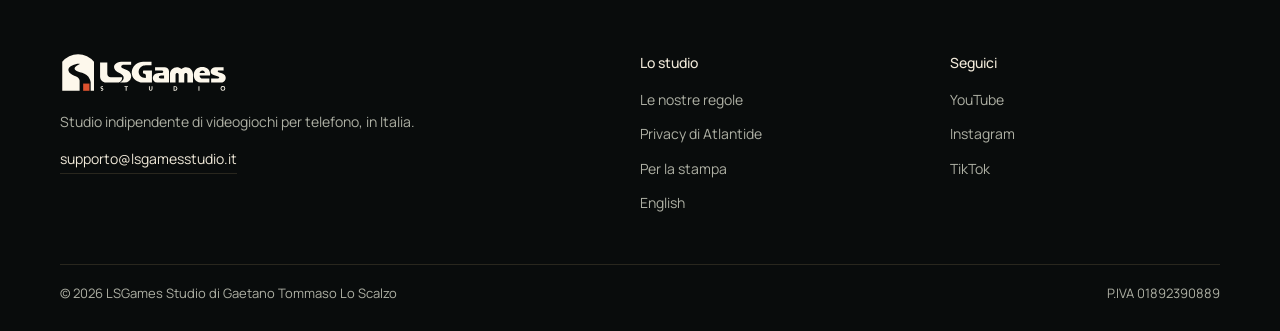
==== commit ee9afc0b: "Sito: pagina iniziale rifatta sotto l'apertura, con movimento; piè di pagina completo; indirizzi can" ====
--- a/atlantide/index.html
+++ b/atlantide/index.html
@@ -6,17 +6,17 @@
 <meta name="theme-color" content="#0b0e0e">
 <title>Atlantide: Gates of Light - rompicapo di luce | LSGames Studio</title>
 <meta name="description" content="Un rompicapo di luce per Android: 100 enigmi in 10 sale, una Torre che non finisce e un enigma nuovo ogni giorno. Ogni livello si risolve senza pagare.">
-<link rel="canonical" href="https://akerith.github.io/atlantide/">
-<link rel="alternate" hreflang="it" href="https://akerith.github.io/atlantide/">
-<link rel="alternate" hreflang="en" href="https://akerith.github.io/en/atlantide/">
-<link rel="alternate" hreflang="x-default" href="https://akerith.github.io/en/atlantide/">
+<link rel="canonical" href="https://lsgamesstudio.it/atlantide/">
+<link rel="alternate" hreflang="it" href="https://lsgamesstudio.it/atlantide/">
+<link rel="alternate" hreflang="en" href="https://lsgamesstudio.it/en/atlantide/">
+<link rel="alternate" hreflang="x-default" href="https://lsgamesstudio.it/en/atlantide/">
 <meta property="og:site_name" content="LSGames Studio">
 <meta property="og:type" content="website">
 <meta property="og:locale" content="it_IT">
 <meta property="og:title" content="Atlantide: Gates of Light - rompicapo di luce | LSGames Studio">
 <meta property="og:description" content="Un rompicapo di luce per Android: 100 enigmi in 10 sale, una Torre che non finisce e un enigma nuovo ogni giorno. Ogni livello si risolve senza pagare.">
-<meta property="og:url" content="https://akerith.github.io/atlantide/">
-<meta property="og:image" content="https://akerith.github.io/assets/atlantide.jpg">
+<meta property="og:url" content="https://lsgamesstudio.it/atlantide/">
+<meta property="og:image" content="https://lsgamesstudio.it/assets/atlantide.jpg">
 <meta property="og:image:width" content="1024">
 <meta property="og:image:height" content="500">
 <meta property="og:image:alt" content="Un raggio di luce attraversa un cristallo e illumina un portale nelle rovine sommerse di Atlantide">
@@ -24,17 +24,17 @@
 <link rel="preload" href="../assets/fonts/latin-0.woff2" as="font" type="font/woff2" crossorigin>
 <link rel="preload" href="../assets/fonts/latin-1.woff2" as="font" type="font/woff2" crossorigin>
 <link rel="stylesheet" href="../assets/fonts/fonts.css">
-<link rel="stylesheet" href="../sito.css?v=71344051">
+<link rel="stylesheet" href="../sito.css?v=e011e702">
 <link rel="icon" href="../favicon.ico" sizes="48x48">
 <link rel="icon" type="image/png" sizes="32x32" href="../assets/favicon-32.png">
 <link rel="apple-touch-icon" sizes="180x180" href="../assets/apple-touch-icon.png">
-<script type="application/ld+json">{"@context": "https://schema.org", "@type": "VideoGame", "name": "Atlantide: Gates of Light", "url": "https://akerith.github.io/atlantide/", "description": "Un rompicapo di luce per Android: 100 enigmi in 10 sale, una Torre che non finisce e un enigma nuovo ogni giorno. Ogni livello si risolve senza pagare.", "image": "https://akerith.github.io/assets/atlantide.jpg", "genre": "Puzzle", "gamePlatform": "Android", "operatingSystem": "Android", "applicationCategory": "GameApplication", "inLanguage": ["it", "en", "es", "pt", "fr", "de"], "author": {"@type": "Organization", "@id": "https://akerith.github.io/#studio", "name": "LSGames Studio", "url": "https://akerith.github.io/", "logo": "https://akerith.github.io/assets/icon-512.png", "email": "lsgame.wftd@gmail.com", "slogan": "Giochi fatti bene, che ti trattano bene.", "founder": {"@type": "Person", "name": "Gaetano Tommaso Lo Scalzo"}, "address": {"@type": "PostalAddress", "addressCountry": "IT"}, "sameAs": ["https://www.youtube.com/@lsgamesstudio", "https://www.instagram.com/lsgamesstudio/", "https://www.tiktok.com/@lsgamesstudio"]}, "publisher": {"@id": "https://akerith.github.io/#studio"}}</script>
+<script type="application/ld+json">{"@context": "https://schema.org", "@type": "VideoGame", "name": "Atlantide: Gates of Light", "url": "https://lsgamesstudio.it/atlantide/", "description": "Un rompicapo di luce per Android: 100 enigmi in 10 sale, una Torre che non finisce e un enigma nuovo ogni giorno. Ogni livello si risolve senza pagare.", "image": "https://lsgamesstudio.it/assets/atlantide.jpg", "genre": "Puzzle", "gamePlatform": "Android", "operatingSystem": "Android", "applicationCategory": "GameApplication", "inLanguage": ["it", "en", "es", "pt", "fr", "de"], "author": {"@type": "Organization", "@id": "https://lsgamesstudio.it/#studio", "name": "LSGames Studio", "url": "https://lsgamesstudio.it/", "logo": "https://lsgamesstudio.it/assets/icon-512.png", "email": "supporto@lsgamesstudio.it", "slogan": "Giochi fatti bene, che ti trattano bene.", "founder": {"@type": "Person", "name": "Gaetano Tommaso Lo Scalzo"}, "address": {"@type": "PostalAddress", "addressCountry": "IT"}, "sameAs": ["https://www.youtube.com/@lsgamesstudio", "https://www.instagram.com/lsgamesstudio/", "https://www.tiktok.com/@lsgamesstudio"]}, "publisher": {"@id": "https://lsgamesstudio.it/#studio"}}</script>
 </head>
 <body>
 <a class="skip" href="#contenuto">Vai al contenuto</a>
 <header class="header wrap">
   <a class="brand" href="../" aria-label="LSGames Studio, pagina iniziale"><img src="../assets/marchio/logo-orizzontale-scuro.svg" alt="LSGames Studio" width="208" height="52"></a>
-  <nav class="menu" aria-label="Navigazione principale"><a href="../#giochi">Giochi</a><a href="../regole/">Regole</a><a href="../studio/">Lo studio</a><a href="../stampa/">Stampa</a></nav>
+  <nav class="menu" aria-label="Navigazione principale"><a href="../#giochi">Giochi</a><a href="../regole/">Regole</a><a href="../studio/">Lo studio</a><a href="../stampa/">Stampa</a><a href="../#contatti">Contatti</a></nav>
   <a class="lang" href="../en/atlantide/" lang="en" hreflang="en">English</a>
 </header>
 <main id="contenuto">
@@ -89,9 +89,15 @@
   <p>Nessun account e nessuna registrazione. I progressi restano sul tuo telefono. Tutto il resto è nell’<a href="privacy.html">informativa sulla privacy</a>.</p>
 </section>
 </main>
-<footer class="footer wrap">
-  <div class="footer-id"><p>© 2026 LSGames Studio di Gaetano Tommaso Lo Scalzo</p><p>P.IVA 01892390889</p></div>
-  <nav aria-label="Pagine di servizio"><a href="../regole/">Le nostre regole</a><a href="privacy.html">Privacy di Atlantide</a><a href="../stampa/">Per la stampa</a><a href="../en/atlantide/" lang="en" hreflang="en">English</a></nav>
+<footer class="footer">
+<div class="wrap footer-top">
+  <div class="footer-brand"><img src="../assets/marchio/logo-orizzontale-scuro.svg" alt="LSGames Studio" width="168" height="42" loading="lazy"><p>Studio indipendente di videogiochi per telefono, in Italia.</p><a class="footer-mail" href="mailto:supporto@lsgamesstudio.it">supporto@lsgamesstudio.it</a></div>
+  <nav class="footer-links" aria-label="Pagine di servizio"><p>Lo studio</p><a href="../regole/">Le nostre regole</a><a href="privacy.html">Privacy di Atlantide</a><a href="../stampa/">Per la stampa</a><a href="../en/atlantide/" lang="en" hreflang="en">English</a></nav>
+  <nav class="footer-links" aria-label="Seguici"><p>Seguici</p><a href="https://www.youtube.com/@lsgamesstudio" rel="me">YouTube</a><a href="https://www.instagram.com/lsgamesstudio/" rel="me">Instagram</a><a href="https://www.tiktok.com/@lsgamesstudio" rel="me">TikTok</a></nav>
+</div>
+<div class="wrap footer-legal">
+  <p>© 2026 LSGames Studio di Gaetano Tommaso Lo Scalzo</p><p>P.IVA 01892390889</p>
+</div>
 </footer>
 </body>
 </html>
--- a/sito.css
+++ b/sito.css
@@ -38,7 +38,7 @@
 .home .header { position: absolute; top: 0; left: 0; right: 0; border: 0; }
 .brand { flex-shrink: 0; }
 .brand img { width: 208px; }
-.menu { margin-left: auto; display: flex; align-items: center; gap: 34px; font-size: 15px; font-weight: 500; }
+.menu { margin-left: auto; display: flex; align-items: center; gap: 30px; font-size: 15px; font-weight: 500; }
 .menu a { position: relative; padding-block: 12px; text-shadow: 0 2px 14px #000; }
 .menu a::after { content: ''; position: absolute; bottom: 6px; left: 0; width: 100%; height: 1px; background: var(--light); transform: scaleX(0); transform-origin: left; transition: transform .25s; }
 .menu a:hover::after { transform: scaleX(1); }
@@ -60,8 +60,8 @@
 .quiet-link { color: var(--text); font-size: 16px; padding-block: 12px; border-bottom: 1px solid #d5a27399; transition: border-color .2s, color .2s; }
 .quiet-link:hover { color: #ffe1bc; border-color: var(--light); }
 .hero-bottom { position: absolute; bottom: 30px; left: 0; right: 0; display: flex; justify-content: flex-end; }
-.motion-toggle { border: 1px solid #b49c6840; color: var(--soft); background: #0b0e0eb3; font-size: 13px; min-height: 44px; padding: 10px 15px; cursor: pointer; backdrop-filter: blur(8px); transition: border-color .2s; }
-.motion-toggle:hover { border-color: #c5a47a; }
+.motion-toggle { border: 0; color: var(--muted); background: none; font-size: 12px; min-height: 44px; padding: 10px 4px; cursor: pointer; opacity: .7; transition: opacity .2s, color .2s; }
+.motion-toggle:hover { opacity: 1; color: var(--text); }
 .motion-icon { margin-right: 7px; color: var(--light); }
 .portal-glow { position: absolute; inset: 0; background: radial-gradient(ellipse at 76% 65%, #ffb66d25, transparent 38%); mix-blend-mode: screen; animation: portal-breathe 9s ease-in-out infinite alternate; }
 .haze { position: absolute; inset: 43% -12% -18%; opacity: .2; background: radial-gradient(ellipse at 75% 65%, #cfccae48, transparent 34%), radial-gradient(ellipse at 57% 85%, #e2d5b126, transparent 42%); filter: blur(30px); animation: mist-drift 22s ease-in-out infinite alternate; }
@@ -73,52 +73,59 @@
 @keyframes mist-drift { from { transform: translate3d(-3%,0,0); opacity: .12; } to { transform: translate3d(5%,-3%,0); opacity: .32; } }
 @keyframes ember-rise { 0% { transform: translate3d(0,0,0); opacity: 0; } 15% { opacity: .45; } 75% { opacity: .25; } 100% { transform: translate3d(var(--drift),-330px,0); opacity: 0; } }
 
-/* I tre pilastri */
-.pillars { padding-top: 70px; padding-bottom: 96px; }
-.pillars > h2 { font-size: 48px; line-height: 1.05; letter-spacing: -.02em; max-width: 16em; margin-bottom: 50px; }
-.pillar-grid { display: grid; grid-template-columns: repeat(3, 1fr); border-top: 1px solid var(--line); }
-.pillar-grid article { padding: 34px 40px 6px 0; }
-.pillar-grid article + article { padding-left: 40px; border-left: 1px solid var(--line); }
-.pillar-grid h3 { font-size: 34px; line-height: 1.1; margin-bottom: 16px; }
-.pillar-grid p { color: var(--soft); font-size: 16px; }
+/* Il gioco in vetrina: continua il linguaggio dell'apertura (immagine a tutta larghezza, luce, buio ai lati) */
+.games { padding-top: 150px; }
+.threshold { display: flex; align-items: center; gap: 34px; margin-bottom: 30px; }
+.threshold h2 { flex-shrink: 0; font-size: clamp(34px, 3.4vw, 46px); letter-spacing: -.01em; color: var(--text); }
+.beam { position: relative; flex: 1; height: 1px; background: linear-gradient(90deg, transparent, #e8a267 70%, #ffe2b8); box-shadow: 0 0 12px #e8a26799, 0 0 2px #ffd9a8; transform-origin: right center; }
+.beam + h2 + .beam { background: linear-gradient(270deg, transparent, #e8a267 70%, #ffe2b8); transform-origin: left center; }
+.feature { position: relative; isolation: isolate; padding-top: 40px; }
+.feature + .feature { margin-top: 160px; }
+/* I giochi si alternano da soli: il secondo ha il testo a destra, il terzo di nuovo a sinistra, e così via */
+.feature:nth-of-type(even) .feature-content { align-items: end; text-align: right; }
+.feature:nth-of-type(even) .feature-scene::after { transform: scaleX(-1); }
+.feature:nth-of-type(even) .feature-scene img { object-position: 38% center; }
+.feature-scene { position: absolute; inset: 0 0 auto 0; height: 820px; z-index: -1; overflow: hidden; }
+.feature-scene img { width: 100%; height: 100%; object-fit: cover; object-position: 62% center; }
+.feature-scene::after { content: ''; position: absolute; inset: 0; background: linear-gradient(90deg, var(--bg) 0, #0b0e0ee6 30%, #0b0e0e59 62%, #0b0e0e33), linear-gradient(180deg, var(--bg), transparent 22%, transparent 55%, var(--bg)); }
+.feature-content { min-height: 500px; display: flex; flex-direction: column; justify-content: center; align-items: start; }
+.feature-kicker { font: 500 15px/1.5 var(--sans); color: #dfcaac; margin-bottom: 18px; }
+.feature-title { font-size: clamp(72px, 8vw, 120px); line-height: .95; letter-spacing: -.03em; text-shadow: 0 3px 25px #0008; }
+.feature-title > span:not(.title-word) { display: block; font: 500 14px/1.6 var(--sans); letter-spacing: .3em; text-transform: uppercase; margin-top: 16px; color: #d6cfbd; }
+.feature-text { color: var(--soft); font-size: 18px; max-width: 30em; margin: 28px 0 32px; text-shadow: 0 1px 12px #000a; }
+.feature-shots { display: grid; grid-template-columns: repeat(4, 1fr); gap: 26px; margin-top: 90px; }
+.feature-shots img { width: 100%; border-radius: 20px; border: 1px solid #b39b6a40; box-shadow: 0 34px 70px -20px #000, 0 0 0 6px #0b0e0e; }
+.feature-shots img:nth-child(even) { margin-top: 46px; }
+
+/* La promessa: una frase, tre righe */
+.promise { display: grid; grid-template-columns: 1fr 1fr; gap: 90px; align-items: start; padding-top: 170px; padding-bottom: 110px; }
+.promise h2 { font-size: clamp(44px, 4.4vw, 64px); line-height: 1.04; letter-spacing: -.02em; max-width: 11em; }
+.promise-list { border-top: 1px solid var(--line); }
+.promise-list p { margin: 0; padding: 20px 0; border-bottom: 1px solid var(--line); color: var(--soft); font-size: 16px; }
+.promise-list strong { color: var(--text); font-weight: 500; }
+.promise-list .text-link { margin-top: 22px; }
 .text-link { display: inline-block; color: var(--light); font-size: 15px; font-weight: 500; padding-block: 8px; border-bottom: 1px solid #e8a26766; transition: border-color .2s, color .2s; }
 .text-link:hover { color: #ffd2a6; border-color: var(--light); }
 
-/* Come guadagniamo */
-.earn { border-block: 1px solid var(--line); background: #101413; padding: 76px 0 62px; }
-.earn-grid { display: grid; grid-template-columns: 1fr 1.25fr; gap: 80px; align-items: start; }
-.earn h2 { font-size: 48px; line-height: 1.05; letter-spacing: -.02em; }
-.earn p { color: var(--soft); max-width: var(--measure); }
-
-/* I giochi */
-.games { padding-top: 90px; padding-bottom: 100px; }
-.section-heading { display: flex; justify-content: space-between; align-items: end; gap: 34px; margin-bottom: 36px; }
-.section-heading h2 { font-size: 56px; line-height: 1; letter-spacing: -.02em; }
-.section-heading > p { font-size: 15px; line-height: 1.6; color: var(--muted); margin: 0; max-width: 300px; text-align: right; }
-.game { display: grid; grid-template-columns: 1.4fr 1fr; background: var(--surface); border: 1px solid var(--line); }
-.game-art { display: block; position: relative; overflow: hidden; min-height: 460px; }
-.game-art > img { width: 100%; height: 100%; position: absolute; object-fit: cover; object-position: 65% center; transition: transform .9s cubic-bezier(.2,.6,.2,1); }
-.game-art:hover > img { transform: scale(1.03); }
-.game-info { padding: 40px 44px; display: flex; flex-direction: column; justify-content: space-between; gap: 30px; }
-.game-info h3 { font-size: 68px; line-height: 1; letter-spacing: -.025em; }
-.game-info h3 > span, .game-detail h1 > span { display: block; font: 500 14px/1.6 var(--sans); letter-spacing: .28em; text-transform: uppercase; margin-top: 12px; color: #c8c4b5; }
-.game-description { margin: 22px 0 0; color: var(--soft); font-size: 16px; }
-.game-links { display: flex; align-items: center; gap: 20px; flex-wrap: wrap; }
 .button { display: inline-flex; align-items: center; min-height: 52px; padding: 13px 24px; font-size: 16px; font-weight: 500; transition: background .2s, border-color .2s; }
 .button--store { background: var(--light); color: #19150f; border: 1px solid var(--light); }
 .button--store:hover { background: #f4bb86; border-color: #f4bb86; }
+.game-links { display: flex; align-items: center; gap: 22px; flex-wrap: wrap; }
 .status { display: inline-flex; align-items: center; gap: 10px; min-height: 52px; margin: 0; color: var(--soft); font-size: 15px; }
 .status::before { content: ''; width: 7px; height: 7px; border: 1px solid var(--light); border-radius: 50%; }
+.game-detail h1 > span { display: block; font: 500 14px/1.6 var(--sans); letter-spacing: .28em; text-transform: uppercase; margin-top: 12px; color: #c8c4b5; }
 
 /* Lo studio, nella pagina iniziale */
-.studio { padding: 100px 0; border-block: 1px solid var(--line); background: radial-gradient(ellipse at 80% 65%, #54442617, transparent 48%), #101413; }
-.studio-grid { display: grid; grid-template-columns: 1.3fr 1fr; gap: 90px; align-items: center; }
-.studio h2 { font-size: 56px; line-height: 1.03; letter-spacing: -.02em; margin-bottom: 28px; }
-.studio-lead { max-width: 34em; font-size: 18px; color: var(--soft); margin: 0 0 26px; }
+.studio { padding: 96px 0 84px; border-block: 1px solid var(--line); background: radial-gradient(ellipse at 80% 30%, #54442617, transparent 50%), #101413; }
+.studio-grid { display: grid; grid-template-columns: 1fr 1.25fr; gap: 90px; align-items: start; }
+.studio h2 { font-size: 56px; line-height: 1.03; letter-spacing: -.02em; }
+.studio-lead { max-width: 36em; font-size: 18px; color: var(--soft); margin: 0 0 22px; }
 .studio-links { display: flex; gap: 34px; flex-wrap: wrap; }
-.studio-visual { margin: 0; display: flex; flex-direction: column; align-items: center; gap: 26px; padding: 54px 26px 40px; background: #171719; border: 1px solid var(--line); }
-.studio-visual img { width: 200px; }
-.studio-visual figcaption { font-family: var(--serif); font-size: 21px; color: #d3c5a9; text-align: center; }
+.studio-facts { display: grid; grid-template-columns: repeat(4, 1fr); margin: 70px 0 0; border-top: 1px solid var(--line); }
+.studio-facts > div { padding: 24px 24px 0 0; }
+.studio-facts > div + div { padding-left: 28px; border-left: 1px solid var(--line); }
+.studio-facts dt { color: var(--muted); font-size: 14px; }
+.studio-facts dd { margin: 6px 0 0; font: 400 46px/1.1 var(--serif); color: var(--text); }
 
 /* Contatti */
 .contact { padding-top: 92px; padding-bottom: 86px; }
@@ -130,11 +137,18 @@
 .email:hover { color: var(--light); border-color: #b99261; }
 
 /* Piè di pagina */
-.footer { padding: 30px 0 40px; border-top: 1px solid var(--line); display: flex; justify-content: space-between; align-items: start; gap: 30px; font-size: 14px; line-height: 1.6; color: var(--muted); }
+.footer { border-top: 1px solid var(--line); background: #090c0c; font-size: 14px; line-height: 1.6; color: var(--muted); }
 .footer p { margin: 0; }
-.footer nav { display: flex; flex-wrap: wrap; justify-content: flex-end; gap: 6px 28px; }
-.footer a { padding-block: 6px; }
+.footer-top { display: grid; grid-template-columns: 2fr 1fr 1fr; gap: 40px; padding: 56px 0 44px; }
+.footer-brand img { width: 168px; margin-bottom: 18px; }
+.footer-brand p { max-width: 26em; margin-bottom: 14px; }
+.footer-mail { color: var(--text); border-bottom: 1px solid var(--line); padding-bottom: 2px; }
+.footer-links { display: flex; flex-direction: column; align-items: start; gap: 2px; }
+.footer-links p { color: var(--text); font-weight: 500; margin-bottom: 8px; }
+.footer a { padding-block: 5px; transition: color .2s; }
 .footer a:hover { color: #e9c89e; }
+.footer-mail:hover { border-color: #b99261; }
+.footer-legal { display: flex; flex-wrap: wrap; justify-content: space-between; gap: 4px 30px; padding: 18px 0 28px; border-top: 1px solid var(--line); font-size: 13px; }
 .todo { background: #7a2a14; color: #fff; padding: 2px 8px; }
 
 /* Pagine interne */
@@ -199,18 +213,66 @@
 .legal a { overflow-wrap: anywhere; }
 .legal ul { padding-left: 1.15em; }
 
+/* Movimento. Tutto parte solo con la classe .motion-on, che lo script mette se chi visita non ha chiesto
+   meno animazioni e non ha premuto "Ferma le animazioni": senza script la pagina è completa e ferma. */
+.motion-on .hero-content { transform: translate3d(0, calc(var(--hs, 0) * -90px), 0); opacity: calc(1 - var(--hs, 0) * 1.1); }
+.motion-on .reveal { opacity: 0; transform: translate3d(0, 46px, 0); filter: blur(6px); transition: opacity 1s cubic-bezier(.2,.7,.2,1) var(--d, 0s), transform 1.1s cubic-bezier(.2,.7,.2,1) var(--d, 0s), filter 1s ease var(--d, 0s); }
+.motion-on .reveal.is-in { opacity: 1; transform: none; filter: none; }
+
+/* La soglia: il raggio si accende dal centro verso i lati, poi un lampo lo percorre */
+.motion-on .threshold .beam { transform: scaleX(0); transition: transform 1.6s cubic-bezier(.7,0,.2,1) .15s; }
+.motion-on .threshold.is-in .beam { transform: scaleX(1); }
+.motion-on .threshold h2 { opacity: 0; letter-spacing: .12em; transition: opacity 1.2s ease .5s, letter-spacing 1.6s cubic-bezier(.2,.7,.2,1) .5s; }
+.motion-on .threshold.is-in h2 { opacity: 1; letter-spacing: -.01em; }
+.motion-on .beam::after { content: ''; position: absolute; top: -3px; width: 90px; height: 7px; border-radius: 50%; background: radial-gradient(closest-side, #fff4dd, #ffc27f88 50%, transparent); opacity: 0; }
+.motion-on .threshold.is-in .beam::after { animation: glint 5s cubic-bezier(.6,0,.4,1) 1.8s infinite; }
+.motion-on .beam + h2 + .beam::after { animation-direction: reverse !important; }
+@keyframes glint { 0% { left: 0; opacity: 0; } 8% { opacity: 1; } 40% { opacity: 1; } 48%, 100% { left: calc(100% - 90px); opacity: 0; } }
+
+/* Il gioco: lo sfondo scorre più lento della pagina, un fascio di luce lo attraversa, salgono particelle */
+.motion-on .feature-scene img { transform: translate3d(0, calc(var(--fp, 0) * -70px), 0) scale(calc(1.14 - var(--fp, 0) * .1)); will-change: transform; }
+.feature-scene::before { content: ''; position: absolute; inset: -20% -40%; z-index: 1; pointer-events: none; opacity: 0; background: linear-gradient(105deg, transparent 42%, #bff3ff1f 48%, #fff6e033 50%, #bff3ff1f 52%, transparent 58%); }
+.motion-on .feature.is-in .feature-scene::before { animation: sweep 7s ease-in-out 1s infinite; }
+@keyframes sweep { 0% { transform: translate3d(-45%, 0, 0); opacity: 0; } 15% { opacity: 1; } 55% { opacity: 1; } 70%, 100% { transform: translate3d(45%, 0, 0); opacity: 0; } }
+.feature-content, .feature-shots { position: relative; z-index: 1; }
+.feature-motes { position: absolute; inset: 0 0 auto 0; height: 820px; z-index: 0; overflow: hidden; pointer-events: none; }
+.mote { position: absolute; bottom: 8%; left: var(--left); width: var(--size); height: var(--size); border-radius: 50%; background: #c9f4ff; box-shadow: 0 0 8px #7fdcffb0; opacity: 0; animation: mote-rise var(--duration) linear var(--delay) infinite; }
+@keyframes mote-rise { 0% { transform: translate3d(0,0,0); opacity: 0; } 12% { opacity: .7; } 80% { opacity: .35; } 100% { transform: translate3d(var(--drift), -520px, 0); opacity: 0; } }
+
+/* Il titolo del gioco entra lettera per lettera */
+.motion-on .feature-title .ch { display: inline-block; opacity: 0; transform: translate3d(0, .5em, 0) rotate(6deg); filter: blur(8px); transition: opacity .9s ease calc(var(--i) * 55ms + .1s), transform 1.1s cubic-bezier(.2,.8,.2,1) calc(var(--i) * 55ms + .1s), filter .9s ease calc(var(--i) * 55ms + .1s); }
+.motion-on .feature.is-in .feature-title .ch { opacity: 1; transform: none; filter: none; }
+.motion-on .feature-title > span:not(.title-word) { opacity: 0; letter-spacing: .8em; transition: opacity 1.2s ease .7s, letter-spacing 1.6s cubic-bezier(.2,.7,.2,1) .7s; }
+.motion-on .feature.is-in .feature-title > span:not(.title-word) { opacity: 1; letter-spacing: .3em; }
+
+/* Le schermate salgono una dopo l'altra, poi galleggiano; col mouse la fila si inclina */
+.motion-on .feature-shots { transform: perspective(1400px) rotateX(var(--tx, 0deg)) rotateY(var(--ty, 0deg)) translate3d(0, var(--sp, 0px), 0); transition: transform .8s cubic-bezier(.2,.7,.2,1); }
+.motion-on .feature-shots img { opacity: 0; transform: translate3d(0, 140px, 0) rotate(calc(var(--k) * 4deg - 6deg)) scale(.9); transition: opacity 1s ease calc(var(--k) * .14s), transform 1.4s cubic-bezier(.16,.9,.2,1) calc(var(--k) * .14s); }
+.motion-on .feature-shots.is-in img { opacity: 1; transform: none; animation: bob 6s ease-in-out calc(var(--k) * -1.5s + 1.6s) infinite alternate; }
+@keyframes bob { from { translate: 0 0; } to { translate: 0 -16px; } }
+.motion-on .feature-shots.is-in img:hover { transform: translate3d(0, -10px, 0) scale(1.04); box-shadow: 0 40px 80px -20px #000, 0 0 0 6px #0b0e0e, 0 0 40px #7fdcff40; transition: transform .5s cubic-bezier(.2,.7,.2,1), box-shadow .5s; }
+
+/* La promessa si accende parola per parola mentre la si scorre */
+.motion-on .promise h2 .w { opacity: calc(.16 + .84 * clamp(0, var(--pp, 0) * var(--n) - var(--i), 1)); transition: opacity .2s linear; }
+.motion-on .promise-list p { position: relative; border-bottom-color: transparent; }
+.motion-on .promise-list p::after { content: ''; position: absolute; left: 0; right: 0; bottom: -1px; height: 1px; background: var(--line); transform: scaleX(0); transform-origin: left; transition: transform 1.2s cubic-bezier(.7,0,.2,1) calc(var(--d, 0s) + .2s); }
+.motion-on .promise-list p.is-in::after { transform: scaleX(1); }
+
+/* I numeri dello studio */
+.motion-on .studio-facts dd { transition: color .6s; }
+.motion-on .studio-facts .counting dd { color: var(--light); }
+
+/* "Ferma le animazioni" o meno animazioni chieste dal sistema: tutto fermo e visibile */
+.motion-paused .feature-scene::before, .motion-paused .mote, .motion-paused .beam::after, .motion-paused .feature-shots img { animation-play-state: paused !important; }
+.hero-away .hero-scene *, .tab-hidden * { animation-play-state: paused; }
+
 @media (max-width: 1100px) {
   .wrap { width: calc(100% - 72px); }
   .menu { gap: 24px; }
   .hero h1 { font-size: 64px; }
-  .pillars > h2, .earn h2, .inside h2 { font-size: 42px; }
-  .pillar-grid article { padding-right: 26px; }
-  .pillar-grid article + article { padding-left: 26px; }
-  .earn-grid { gap: 50px; }
-  .game { grid-template-columns: 1fr 1fr; }
-  .game-info { padding: 30px; }
-  .game-info h3 { font-size: 56px; }
-  .studio-grid { gap: 55px; }
+  .inside h2 { font-size: 42px; }
+  .feature-shots { gap: 16px; }
+  .promise, .studio-grid { gap: 55px; }
   .studio h2 { font-size: 48px; }
   .contact-grid { gap: 45px; }
   .feature-list { grid-template-columns: repeat(2, 1fr); }
@@ -234,35 +296,39 @@
   .hero-bottom { bottom: 18px; }
   .haze { inset: 55% -20% -10%; }
   .portal-glow { background: radial-gradient(ellipse at 65% 75%, #ffbb7930, transparent 45%); }
-  .pillars { padding-top: 46px; padding-bottom: 54px; }
-  .pillars > h2, .earn h2, .inside h2 { font-size: 34px; margin-bottom: 28px; }
-  .pillar-grid { grid-template-columns: 1fr; border-top: 0; }
-  .pillar-grid article, .pillar-grid article + article { padding: 26px 0 20px; border-left: 0; border-top: 1px solid var(--line); }
-  .pillar-grid h3 { font-size: 30px; }
-  .earn { padding: 50px 0 38px; }
-  .earn-grid { grid-template-columns: 1fr; gap: 0; }
-  .games { padding-top: 56px; padding-bottom: 60px; }
-  .section-heading { flex-direction: column; align-items: start; gap: 12px; margin-bottom: 26px; }
-  .section-heading h2 { font-size: 42px; }
-  .section-heading > p { text-align: left; max-width: none; }
-  .game { grid-template-columns: 1fr; }
-  .game-art { min-height: 0; aspect-ratio: 1.65; }
-  .game-info { padding: 28px 22px; gap: 26px; }
-  .game-info h3 { font-size: 54px; }
-  .game-links { flex-direction: column; align-items: stretch; gap: 12px; }
+  .inside h2 { font-size: 34px; margin-bottom: 28px; }
+  .games { padding-top: 70px; }
+  .threshold { gap: 16px; }
+  .feature { padding-top: 10px; }
+  .feature-scene { height: 600px; }
+  .feature-scene img { object-position: 30% center; }
+  .feature-scene::after { background: linear-gradient(180deg, var(--bg), #0b0e0e66 18%, #0b0e0e99 50%, var(--bg)); }
+  .feature-content { min-height: 420px; }
+  .feature-title { font-size: clamp(56px, 16vw, 76px); }
+  .feature-text { font-size: 16px; margin: 22px 0 26px; }
+  .game-links { flex-direction: column; align-items: stretch; gap: 12px; width: 100%; }
   .game-links .button, .game-links .status { justify-content: center; }
+  .feature-shots { display: flex; overflow-x: auto; scroll-snap-type: x mandatory; gap: 14px; margin-top: 44px; padding-bottom: 12px; width: 100%; padding-inline: 20px; scrollbar-width: none; }
+  .feature-shots img { flex: 0 0 62%; min-width: 0; scroll-snap-align: center; border-radius: 14px; box-shadow: 0 20px 40px -14px #000; }
+  .feature-shots img:nth-child(even) { margin-top: 0; }
+  .motion-on .feature-shots { transform: none; }
+  .feature-motes { height: 600px; }
+  .promise { grid-template-columns: 1fr; gap: 30px; padding-top: 64px; padding-bottom: 60px; }
   .studio { padding: 58px 0; }
-  .studio-grid { grid-template-columns: 1fr; gap: 44px; }
+  .studio-grid { grid-template-columns: 1fr; gap: 20px; }
   .studio h2 { font-size: 42px; }
   .studio-lead { font-size: 16px; }
-  .studio-visual { padding: 40px 20px 30px; }
-  .studio-visual img { width: 150px; }
+  .studio-facts { grid-template-columns: 1fr 1fr; margin-top: 40px; }
+  .studio-facts > div, .studio-facts > div + div { padding: 18px 0; border-left: 0; border-bottom: 1px solid var(--line); }
+  .studio-facts > div:nth-child(even) { padding-left: 20px; border-left: 1px solid var(--line); }
+  .studio-facts dd { font-size: 36px; }
   .contact { padding-top: 58px; padding-bottom: 50px; }
   .contact-grid { grid-template-columns: 1fr; gap: 22px; }
   .contact h2 { font-size: 62px; }
   .email { font-size: 19px; }
-  .footer { flex-direction: column; gap: 18px; padding-bottom: 30px; }
-  .footer nav { justify-content: flex-start; }
+  .footer-top { grid-template-columns: 1fr 1fr; gap: 30px; padding: 42px 0 32px; }
+  .footer-brand { grid-column: 1 / -1; }
+  .footer-legal { flex-direction: column; }
   .page-head { padding-top: 40px; padding-bottom: 38px; }
   .page-head h1 { font-size: clamp(40px, 11.5vw, 60px); letter-spacing: -.02em; }
   .lead { font-size: 17px; margin-top: 22px; }
@@ -289,5 +355,5 @@
   html { scroll-behavior: auto; }
   *, *::before, *::after { animation: none !important; transition: none !important; }
   .hero-art { transform: none !important; }
-  .ember { display: none; }
+  .ember, .mote, .feature-scene::before, .beam::after { display: none; }
 }
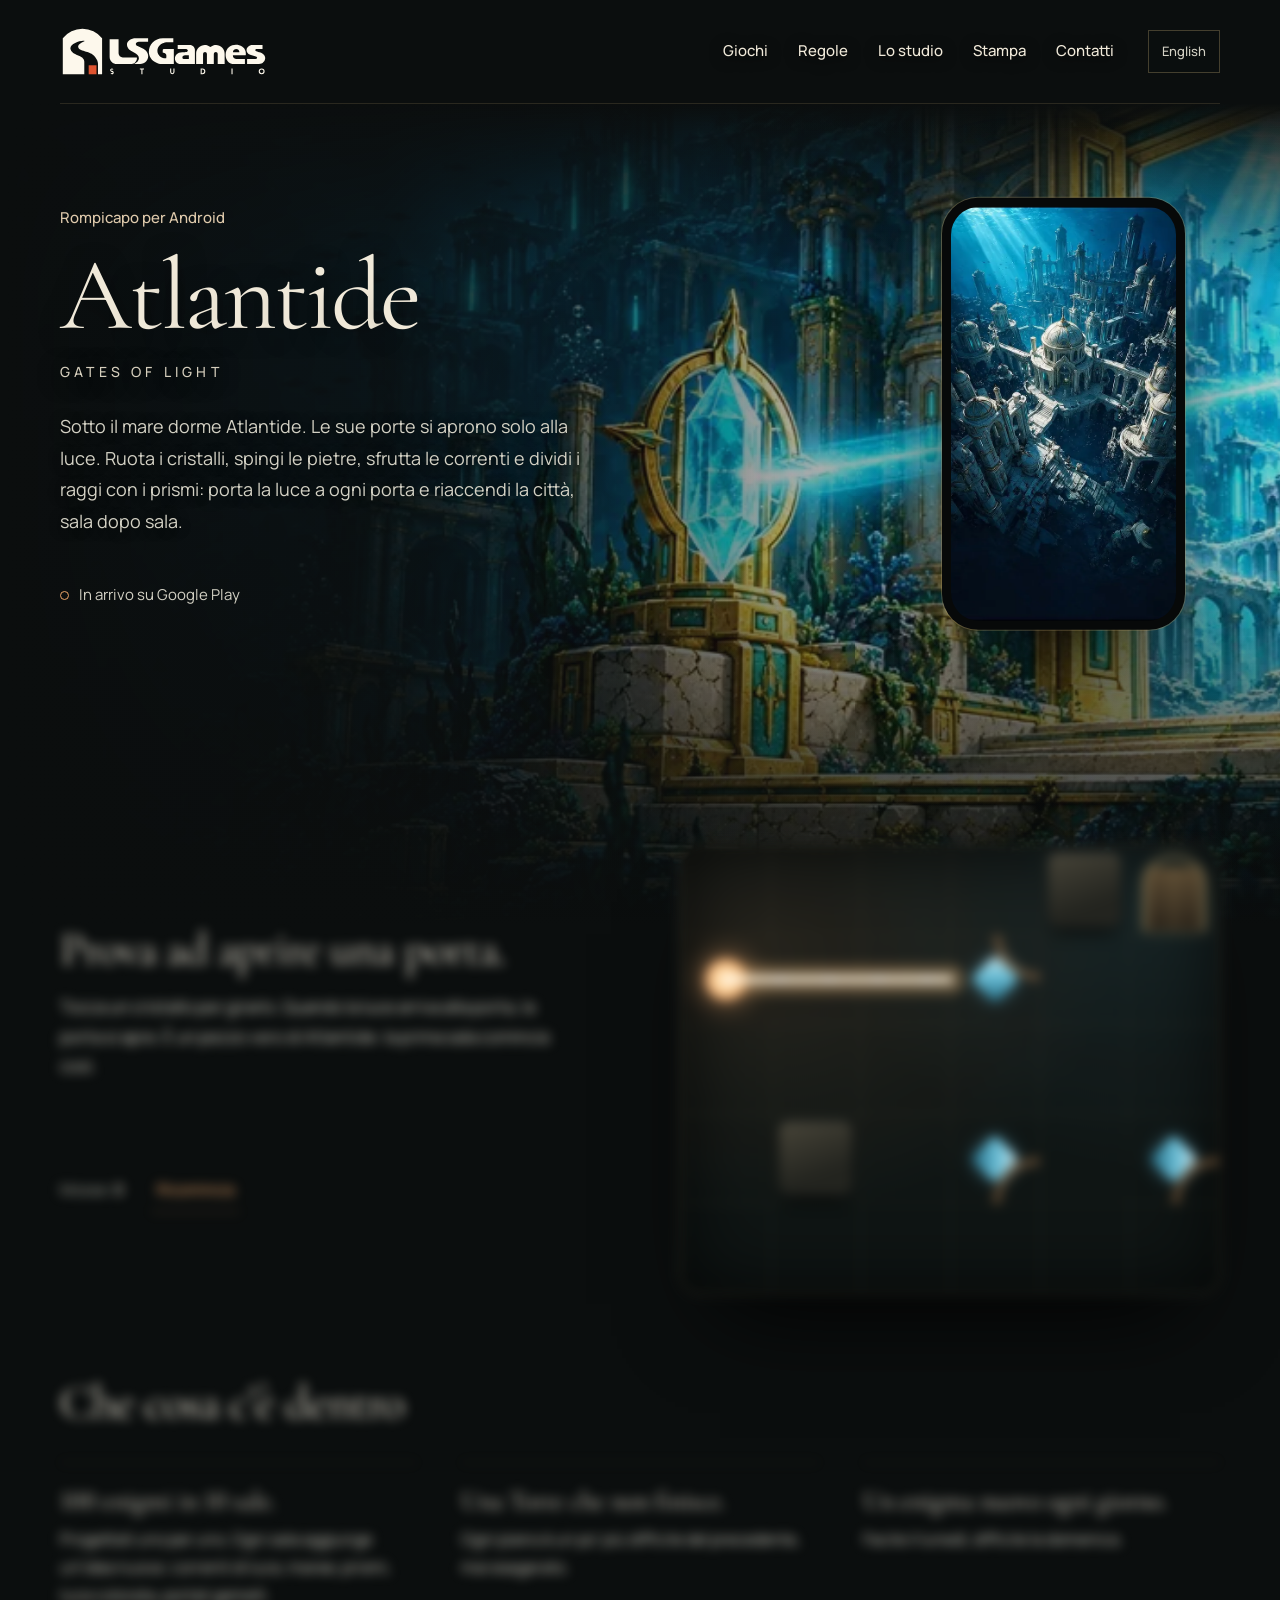
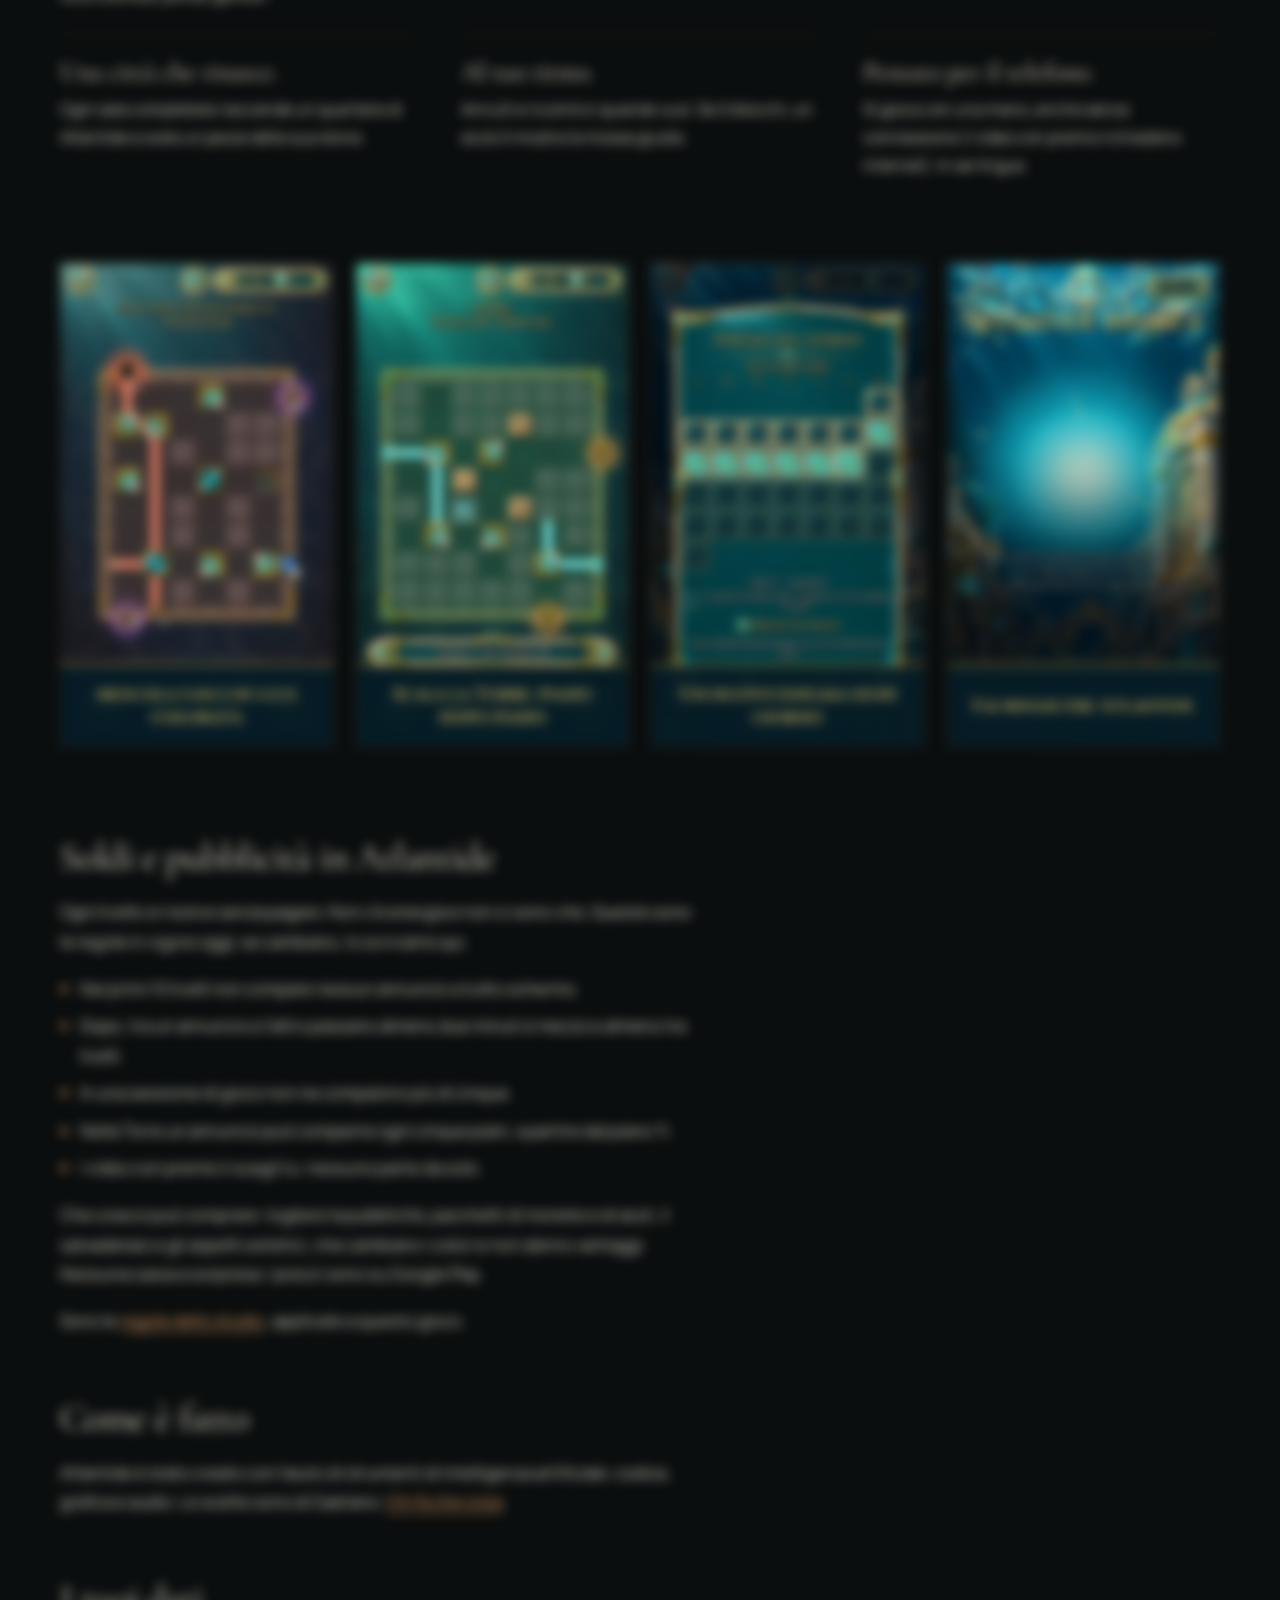
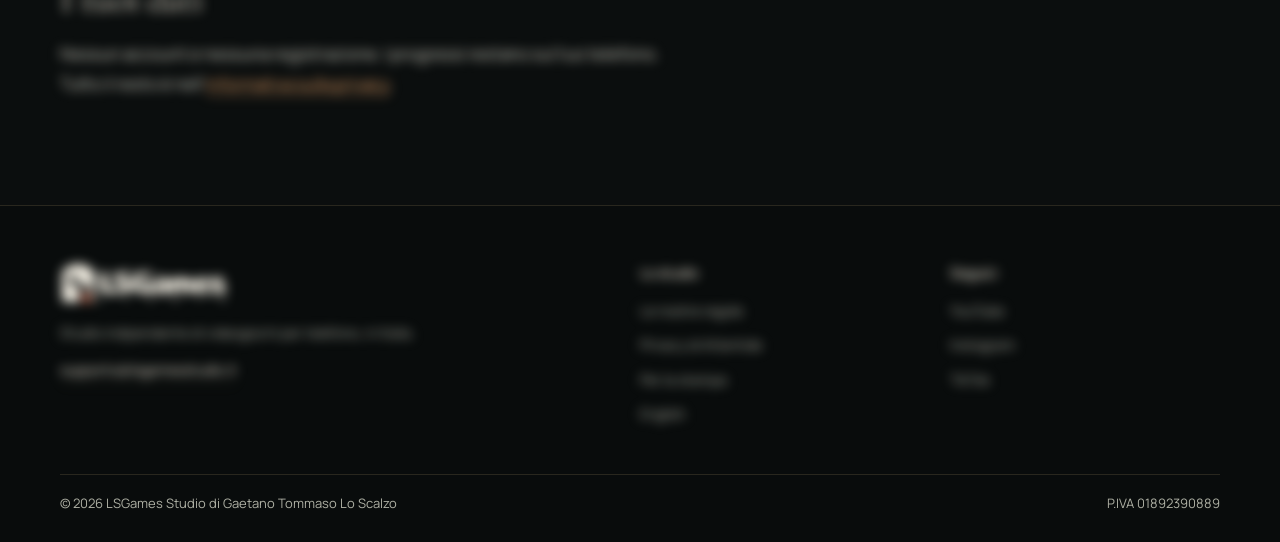
==== commit 39fb96aa: "Pagina di Atlantide cinematografica, passaggi morbidi, luce del mouse, pagina porta chiusa Co-Author" ====
--- a/atlantide/index.html
+++ b/atlantide/index.html
@@ -24,13 +24,14 @@
 <link rel="preload" href="../assets/fonts/latin-0.woff2" as="font" type="font/woff2" crossorigin>
 <link rel="preload" href="../assets/fonts/latin-1.woff2" as="font" type="font/woff2" crossorigin>
 <link rel="stylesheet" href="../assets/fonts/fonts.css">
-<link rel="stylesheet" href="../sito.css?v=e011e702">
+<link rel="stylesheet" href="../sito.css?v=a970b768">
 <link rel="icon" href="../favicon.ico" sizes="48x48">
 <link rel="icon" type="image/png" sizes="32x32" href="../assets/favicon-32.png">
 <link rel="apple-touch-icon" sizes="180x180" href="../assets/apple-touch-icon.png">
-<script type="application/ld+json">{"@context": "https://schema.org", "@type": "VideoGame", "name": "Atlantide: Gates of Light", "url": "https://lsgamesstudio.it/atlantide/", "description": "Un rompicapo di luce per Android: 100 enigmi in 10 sale, una Torre che non finisce e un enigma nuovo ogni giorno. Ogni livello si risolve senza pagare.", "image": "https://lsgamesstudio.it/assets/atlantide.jpg", "genre": "Puzzle", "gamePlatform": "Android", "operatingSystem": "Android", "applicationCategory": "GameApplication", "inLanguage": ["it", "en", "es", "pt", "fr", "de"], "author": {"@type": "Organization", "@id": "https://lsgamesstudio.it/#studio", "name": "LSGames Studio", "url": "https://lsgamesstudio.it/", "logo": "https://lsgamesstudio.it/assets/icon-512.png", "email": "supporto@lsgamesstudio.it", "slogan": "Giochi fatti bene, che ti trattano bene.", "founder": {"@type": "Person", "name": "Gaetano Tommaso Lo Scalzo"}, "address": {"@type": "PostalAddress", "addressCountry": "IT"}, "sameAs": ["https://www.youtube.com/@lsgamesstudio", "https://www.instagram.com/lsgamesstudio/", "https://www.tiktok.com/@lsgamesstudio"]}, "publisher": {"@id": "https://lsgamesstudio.it/#studio"}}</script>
+<script src="../cinematic.js?v=0e545ba2" defer></script>
+<script type="application/ld+json">{"@context": "https://schema.org", "@type": "VideoGame", "name": "Atlantide: Gates of Light", "url": "https://lsgamesstudio.it/atlantide/", "description": "Un rompicapo di luce per Android: 100 enigmi in 10 sale, una Torre che non finisce e un enigma nuovo ogni giorno. Ogni livello si risolve senza pagare.", "image": "https://lsgamesstudio.it/assets/atlantide.jpg", "genre": "Puzzle", "gamePlatform": "Android", "operatingSystem": "Android", "applicationCategory": "GameApplication", "playMode": "SinglePlayer", "isAccessibleForFree": true, "offers": {"@type": "Offer", "price": "0", "priceCurrency": "EUR"}, "screenshot": ["https://lsgamesstudio.it/assets/atlantide/it-1.webp", "https://lsgamesstudio.it/assets/atlantide/it-2.webp", "https://lsgamesstudio.it/assets/atlantide/it-3.webp", "https://lsgamesstudio.it/assets/atlantide/it-4.webp"], "trailer": {"@type": "VideoObject", "name": "Atlantide: Gates of Light", "description": "La città sommersa si risveglia: l'apertura del gioco.", "thumbnailUrl": "https://lsgamesstudio.it/assets/atlantide-loop.webp", "contentUrl": "https://lsgamesstudio.it/assets/atlantide-loop.mp4", "uploadDate": "2026-11-19", "duration": "PT7S"}, "inLanguage": ["it", "en", "es", "pt", "fr", "de"], "author": {"@type": "Organization", "@id": "https://lsgamesstudio.it/#studio", "name": "LSGames Studio", "url": "https://lsgamesstudio.it/", "logo": "https://lsgamesstudio.it/assets/icon-512.png", "email": "supporto@lsgamesstudio.it", "slogan": "Giochi fatti bene, che ti trattano bene.", "founder": {"@type": "Person", "name": "Gaetano Tommaso Lo Scalzo"}, "address": {"@type": "PostalAddress", "addressCountry": "IT"}, "sameAs": ["https://www.youtube.com/@lsgamesstudio", "https://www.instagram.com/lsgamesstudio/", "https://www.tiktok.com/@lsgamesstudio"]}, "publisher": {"@id": "https://lsgamesstudio.it/#studio"}}</script>
 </head>
-<body>
+<body class="game">
 <a class="skip" href="#contenuto">Vai al contenuto</a>
 <header class="header wrap">
   <a class="brand" href="../" aria-label="LSGames Studio, pagina iniziale"><img src="../assets/marchio/logo-orizzontale-scuro.svg" alt="LSGames Studio" width="208" height="52"></a>
@@ -38,15 +39,30 @@
   <a class="lang" href="../en/atlantide/" lang="en" hreflang="en">English</a>
 </header>
 <main id="contenuto">
-<section class="game-detail wrap">
-  <p class="label">Rompicapo per Android</p>
-  <h1>Atlantide<span>Gates of Light</span></h1>
-  <div class="detail-intro">
-    <p>Sotto il mare dorme Atlantide. Le sue porte si aprono solo alla luce. Ruota i cristalli, spingi le pietre, sfrutta le correnti e dividi i raggi con i prismi: porta la luce a ogni porta e riaccendi la città, sala dopo sala.</p>
-    <p class="status">In arrivo su Google Play</p>
+<article class="feature feature--page" aria-labelledby="titolo-gioco">
+  <div class="feature-scene" aria-hidden="true"><img src="../assets/atlantide.webp" alt="" width="1024" height="500" fetchpriority="high"><video class="scene-video" data-media="(max-width: 1000px)" muted playsinline loop preload="none" data-src="../assets/atlantide-loop.mp4" data-poster="../assets/atlantide-loop.webp"></video></div>
+  <div class="wrap feature-content">
+    <div class="feature-phone" aria-hidden="true"><video data-media="(min-width: 1001px)" muted playsinline loop preload="none" data-src="../assets/atlantide-loop.mp4" data-poster="../assets/atlantide-loop.webp"></video></div>
+    <p class="feature-kicker">Rompicapo per Android</p>
+    <h1 id="titolo-gioco" class="feature-title">Atlantide<span>Gates of Light</span></h1>
+    <p class="feature-text">Sotto il mare dorme Atlantide. Le sue porte si aprono solo alla luce. Ruota i cristalli, spingi le pietre, sfrutta le correnti e dividi i raggi con i prismi: porta la luce a ogni porta e riaccendi la città, sala dopo sala.</p>
+    <div class="game-links"><p class="status">In arrivo su Google Play</p></div>
   </div>
-  <img class="detail-art" src="../assets/atlantide.webp" alt="Un raggio di luce attraversa un cristallo e illumina un portale nelle rovine sommerse di Atlantide" width="1024" height="500">
-</section>
+  <div class="wrap feature-play" hidden>
+    <div class="play-copy">
+      <h2 class="play-title">Prova ad aprire una porta.</h2>
+      <p>Tocca un cristallo per girarlo. Quando la luce arriva alla porta, la porta si apre. È un pezzo vero di Atlantide: la prima sala comincia così.</p>
+      <p class="lp-status" aria-live="polite" data-hint="La luce si ferma sul cristallo: giralo finché la lascia passare." data-win="La porta è aperta. In Atlantide te ne aspettano altre cento, sempre più ingegnose."></p>
+      <div class="lp-actions"><span class="lp-moves">Mosse: <b>0</b></span><button class="lp-reset text-link" type="button">Ricomincia</button></div>
+    </div>
+    <div class="lightplay" role="group" aria-label="Rompicapo di luce: una sorgente, tre cristalli e una porta" data-cols="6" data-rows="5" data-source="0,1,E" data-door="5,0" data-walls="1,3 4,0">
+      <svg class="lp-beam" viewBox="0 0 6 5" aria-hidden="true"><path class="lp-glow" d=""/><path class="lp-core" d=""/><path class="lp-flow" d=""/></svg>
+      <span class="lp-source" aria-hidden="true"></span>
+      <span class="lp-door" aria-hidden="true"><i></i><i></i></span>
+      <button class="lp-crystal" type="button" data-cell="3,1" data-turn="0" aria-label="Cristallo 1: tocca per girarlo"><span class="lp-gem" aria-hidden="true"></span></button><button class="lp-crystal" type="button" data-cell="3,3" data-turn="1" aria-label="Cristallo 2: tocca per girarlo"><span class="lp-gem" aria-hidden="true"></span></button><button class="lp-crystal" type="button" data-cell="5,3" data-turn="1" aria-label="Cristallo 3: tocca per girarlo"><span class="lp-gem" aria-hidden="true"></span></button>
+    </div>
+  </div>
+</article>
 
 <section class="wrap inside" aria-labelledby="dentro">
   <h2 id="dentro">Che cosa c’è dentro</h2>
--- a/sito.css
+++ b/sito.css
@@ -30,6 +30,7 @@
 p { margin: 0 0 1em; }
 .wrap { width: min(1240px, calc(100% - 120px)); margin-inline: auto; }
 .label { margin: 0; font-size: 14px; font-weight: 500; letter-spacing: .02em; color: #dfcaac; }
+[hidden] { display: none !important; }
 .skip { position: fixed; top: -100px; left: 20px; background: var(--text); color: var(--bg); padding: 14px; z-index: 20; }
 .skip:focus { top: 15px; }
 
@@ -218,6 +219,9 @@
 .motion-on .hero-content { transform: translate3d(0, calc(var(--hs, 0) * -90px), 0); opacity: calc(1 - var(--hs, 0) * 1.1); }
 .motion-on .reveal { opacity: 0; transform: translate3d(0, 46px, 0); filter: blur(6px); transition: opacity 1s cubic-bezier(.2,.7,.2,1) var(--d, 0s), transform 1.1s cubic-bezier(.2,.7,.2,1) var(--d, 0s), filter 1s ease var(--d, 0s); }
 .motion-on .reveal.is-in { opacity: 1; transform: none; filter: none; }
+/* Uscito dall'alto (si stava scendendo): quando si risale rientra dall'alto, non dal basso */
+.motion-on .reveal.from-above:not(.is-in) { transform: translate3d(0, -46px, 0); }
+.motion-on .feature-shots.from-above:not(.is-in) img { transform: translate3d(0, -140px, 0) rotate(calc(var(--k) * 4deg - 6deg)) scale(.9); }
 
 /* La soglia: il raggio si accende dal centro verso i lati, poi un lampo lo percorre */
 .motion-on .threshold .beam { transform: scaleX(0); transition: transform 1.6s cubic-bezier(.7,0,.2,1) .15s; }
@@ -265,6 +269,95 @@
 /* "Ferma le animazioni" o meno animazioni chieste dal sistema: tutto fermo e visibile */
 .motion-paused .feature-scene::before, .motion-paused .mote, .motion-paused .beam::after, .motion-paused .feature-shots img { animation-play-state: paused !important; }
 .hero-away .hero-scene *, .tab-hidden * { animation-play-state: paused; }
+
+/* Il video del gioco: al computer dentro un telefono accanto al titolo, su telefono e tablet come sfondo della fascia.
+   Lo script carica solo quello che serve allo schermo di chi guarda, e nessuno dei due a chi risparmia dati. */
+.scene-video { display: none; }
+.feature-phone { position: absolute; right: 3%; top: 50%; z-index: 1; width: clamp(220px, 19vw, 276px); aspect-ratio: 9 / 16; padding: 9px; border-radius: 36px; background: #070909; transform: translateY(-50%); box-shadow: 0 0 0 1px #b39b6a59, 0 60px 100px -34px #000, 0 0 90px #7fdcff24; }
+.feature-phone video { display: block; width: 100%; height: 100%; object-fit: cover; border-radius: 28px; background: #0b0e0e; }
+.feature:nth-of-type(even) .feature-phone { right: auto; left: 3%; }
+.motion-on .feature-phone { opacity: 0; transform: translateY(-38%) rotate(6deg) scale(.92); transition: opacity 1.1s ease .35s, transform 1.5s cubic-bezier(.16,.9,.2,1) .35s; }
+.motion-on .feature.is-in .feature-phone { opacity: 1; transform: translateY(-50%); animation: bob 7s ease-in-out 2s infinite alternate; }
+
+/* Il mini rompicapo: una sorgente, tre cristalli, una porta. Le regole sono quelle del gioco (BeamTracer). */
+.feature-play { position: relative; z-index: 1; display: grid; grid-template-columns: minmax(0, 1fr) minmax(0, 540px); gap: 80px; align-items: center; margin-top: 170px; }
+.play-title { margin: 0 0 18px; font: 400 clamp(36px, 3.6vw, 52px)/1.04 var(--serif); letter-spacing: -.02em; color: var(--text); text-wrap: balance; }
+.play-copy > p { margin: 0; max-width: 30em; color: var(--soft); }
+.lp-status { min-height: 3.5em; margin: 22px 0 6px !important; color: var(--text) !important; font-weight: 500; }
+.lp-actions { display: flex; align-items: center; flex-wrap: wrap; gap: 14px 28px; }
+.lp-moves { color: var(--muted); font-size: 15px; }
+.lp-moves b { color: var(--text); font-weight: 500; font-variant-numeric: tabular-nums; }
+.lp-reset { background: none; border: 0; border-bottom: 1px solid #e8a26766; font: inherit; font-size: 15px; font-weight: 500; cursor: pointer; }
+
+.lightplay { --cols: 6; --rows: 5; position: relative; width: 100%; aspect-ratio: 6 / 5; border-radius: 20px; overflow: hidden; touch-action: manipulation; -webkit-tap-highlight-color: transparent; user-select: none; -webkit-user-select: none; background: radial-gradient(ellipse at 15% 25%, #e8a2671a, transparent 55%), radial-gradient(ellipse at 90% 10%, #7fdcff14, transparent 50%), #0f1514; border: 1px solid #b39b6a4d; box-shadow: 0 50px 90px -40px #000, inset 0 0 80px #000b; }
+.lightplay::before { content: ''; position: absolute; inset: 0; pointer-events: none; background-image: linear-gradient(#b39b6a1f 1px, transparent 1px), linear-gradient(90deg, #b39b6a1f 1px, transparent 1px); background-size: calc(100% / var(--cols)) calc(100% / var(--rows)); }
+.lightplay > .lp-crystal, .lightplay > .lp-source, .lightplay > .lp-door, .lightplay > .lp-wall { position: absolute; left: calc(var(--x) * 100% / var(--cols)); top: calc(var(--y) * 100% / var(--rows)); width: calc(100% / var(--cols)); height: calc(100% / var(--rows)); }
+.lp-beam { position: absolute; inset: 0; z-index: 3; width: 100%; height: 100%; pointer-events: none; overflow: visible; }
+.lp-beam path { fill: none; stroke-linecap: round; stroke-linejoin: round; }
+.lp-glow { stroke: #ffc47e; stroke-width: .34; opacity: .28; }
+.lp-core { stroke: #fff4de; stroke-width: .075; }
+.lp-flow { stroke: #ffffff; stroke-width: .05; stroke-dasharray: .1 .45; opacity: 0; }
+.motion-on .lp-flow { opacity: .9; animation: lp-flow 1.1s linear infinite; }
+@keyframes lp-flow { to { stroke-dashoffset: -.55; } }
+
+.lp-source::before { content: ''; position: absolute; inset: 24%; border-radius: 50%; background: radial-gradient(circle, #fff 0, #ffe2b0 30%, #e8a267 58%, #e8a26700 72%); box-shadow: 0 0 26px #e8a267b0; }
+.motion-on .lp-source::before { animation: lp-pulse 2.4s ease-in-out infinite alternate; }
+@keyframes lp-pulse { to { transform: scale(1.12); box-shadow: 0 0 40px #ffc47ed0; } }
+.lp-wall::before { content: ''; position: absolute; inset: 9%; border-radius: 9px; background: linear-gradient(160deg, #474438, #23241f 70%); box-shadow: inset 0 2px 0 #ffffff17, 0 10px 16px -6px #000c; }
+
+.lp-crystal { z-index: 2; padding: 0; border: 0; background: none; cursor: pointer; color: inherit; }
+.lp-crystal:disabled { cursor: default; }
+.lp-crystal:focus-visible { outline: 2px solid var(--light); outline-offset: -3px; border-radius: 12px; }
+.lp-gem { position: absolute; inset: 0; overflow: hidden; transform: rotate(var(--a, 0deg)); transition: transform .42s cubic-bezier(.3,1.45,.55,1); }
+.lp-gem::before { content: ''; position: absolute; inset: 31%; border-radius: 5px; transform: rotate(45deg); background: linear-gradient(135deg, #e6fbff, #78d4ef 42%, #1f6f8a); box-shadow: 0 0 18px #7fdcff70; opacity: .9; }
+.lp-gem::after { content: ''; position: absolute; left: 50%; top: -50%; width: 100%; height: 100%; box-sizing: border-box; border-radius: 50%; border: 4px solid #e8a26780; box-shadow: 0 0 10px #e8a26740, inset 0 0 10px #e8a26740; transition: border-color .3s, box-shadow .3s; }
+.lp-crystal.lit .lp-gem::after { border-color: #fff1d6; box-shadow: 0 0 14px #ffc47e, inset 0 0 14px #ffc47e; }
+.lp-crystal.blocked .lp-gem::before { animation: lp-knock .45s ease; }
+@keyframes lp-knock { 40% { box-shadow: 0 0 34px #ffc47e; filter: brightness(1.5); } }
+@media (hover: hover) { .lp-crystal:not(:disabled):hover .lp-gem::before { filter: brightness(1.25); } }
+
+.lp-door::before { content: ''; position: absolute; inset: 12% 16% 4%; border: 2px solid #b39b6a; border-bottom: 0; border-radius: 50% 50% 0 0 / 34% 34% 0 0; box-shadow: 0 0 14px #b39b6a40; transition: border-color .6s, box-shadow .6s; }
+.lp-door::after { content: ''; position: absolute; inset: -40%; border-radius: 50%; background: radial-gradient(circle, #fff6e2, #ffc47e88 30%, transparent 62%); opacity: 0; transform: scale(.4); transition: opacity .8s ease .25s, transform 1.2s cubic-bezier(.2,.8,.2,1) .25s; pointer-events: none; }
+.lp-door i { position: absolute; top: 24%; bottom: 4%; width: 31%; background: linear-gradient(180deg, #5d4c33, #2b241a); box-shadow: inset 0 0 0 1px #b39b6a55; transition: transform 1s cubic-bezier(.6,0,.2,1) .2s, opacity 1s ease .2s; }
+.lp-door i:first-child { left: 19%; border-radius: 40% 0 0 0 / 22% 0 0 0; }
+.lp-door i:last-child { right: 19%; border-radius: 0 40% 0 0 / 0 22% 0 0; }
+.lp-door.open::before { border-color: #ffe2b0; box-shadow: 0 0 22px #ffc47e; }
+.lp-door.open::after { opacity: 1; transform: scale(1); }
+.lp-door.open i:first-child { transform: translateX(-70%); opacity: 0; }
+.lp-door.open i:last-child { transform: translateX(70%); opacity: 0; }
+.lightplay.won { box-shadow: 0 50px 90px -40px #000, inset 0 0 80px #000b, 0 0 0 1px #ffc47e66, 0 0 60px #e8a26733; transition: box-shadow 1s; }
+
+/* Da una pagina all'altra: la vecchia si scioglie, la nuova affiora (browser che lo sanno fare; gli altri cambiano pagina come sempre) */
+@view-transition { navigation: auto; }
+::view-transition-old(root) { animation: vt-out .32s cubic-bezier(.4,0,1,1) both; }
+::view-transition-new(root) { animation: vt-in .6s cubic-bezier(0,0,.2,1) both; }
+@keyframes vt-out { to { opacity: 0; filter: blur(6px); transform: scale(.985); } }
+@keyframes vt-in { from { opacity: 0; filter: blur(8px); transform: scale(1.015); } }
+
+/* Col mouse, una luce calda segue il puntatore (solo computer, solo con le animazioni accese) */
+.pointer-light { position: fixed; left: 0; top: 0; z-index: 6; width: 620px; height: 620px; margin: -310px 0 0 -310px; border-radius: 50%; pointer-events: none; background: radial-gradient(circle, #ffc47e1c, #e8a2670b 38%, transparent 66%); mix-blend-mode: screen; opacity: 0; transition: opacity .6s ease; will-change: transform; }
+.motion-on .pointer-light.on { opacity: 1; }
+
+/* La pagina di un gioco apre con la stessa fascia della pagina iniziale */
+.feature--page { padding-top: 10px; }
+.feature--page .feature-content { min-height: 600px; }
+.feature--page .feature-play { margin-top: 130px; }
+.play-title { color: var(--text); }
+
+/* Pagina non trovata: una porta chiusa, con un filo di luce che passa dalla fessura */
+.lost { padding-block: 70px 110px; text-align: center; }
+.lost h1 { font-size: clamp(42px, 6vw, 76px); line-height: 1.02; letter-spacing: -.02em; margin-top: 46px; }
+.lost .lead { margin-inline: auto; max-width: 32em; }
+.lost-actions { margin: 34px 0 30px; }
+.lost-en { font-size: 15px !important; color: var(--muted) !important; }
+.lost-door { position: relative; width: 190px; height: 270px; margin: 0 auto; border: 2px solid #b39b6a; border-bottom: 0; border-radius: 95px 95px 0 0; box-shadow: 0 0 40px #b39b6a33, inset 0 0 40px #000; background: #0f1312; overflow: hidden; }
+.lost-door i { position: absolute; top: 0; bottom: 0; width: 50%; background: linear-gradient(180deg, #4d3f2b, #231d15); box-shadow: inset 0 0 0 1px #b39b6a40; }
+.lost-door i:first-child { left: 0; border-radius: 95px 0 0 0; }
+.lost-door i:last-child { right: 0; border-radius: 0 95px 0 0; }
+.lost-crack { position: absolute; left: 50%; top: 8%; bottom: 0; width: 2px; margin-left: -1px; background: linear-gradient(180deg, transparent, #ffe2b0 30%, #fff6e2 60%, #ffc47e); box-shadow: 0 0 12px #ffc47e, 0 0 30px #e8a267aa; }
+.lost-dust { position: absolute; inset: auto 0 0 0; height: 60%; background: radial-gradient(ellipse at 50% 100%, #ffc47e40, transparent 60%); }
+.motion-on .lost-crack, .lost-page .lost-crack { animation: crack 3.2s ease-in-out infinite alternate; }
+@keyframes crack { from { opacity: .55; box-shadow: 0 0 8px #ffc47e, 0 0 18px #e8a26766; } to { opacity: 1; box-shadow: 0 0 16px #ffd9a8, 0 0 44px #e8a267cc; } }
 
 @media (max-width: 1100px) {
   .wrap { width: calc(100% - 72px); }
@@ -276,6 +369,18 @@
   .studio h2 { font-size: 48px; }
   .contact-grid { gap: 45px; }
   .feature-list { grid-template-columns: repeat(2, 1fr); }
+}
+@media (max-width: 1000px) {
+  .feature-phone { display: none; }
+  .scene-video { display: block; position: absolute; inset: 0; width: 100%; height: 100%; object-fit: cover; object-position: center 38%; }
+  .feature-scene.has-video img { display: none; }
+  /* Su schermo stretto il messaggio e i pulsanti vanno sotto il rompicapo, dove si sta guardando quando la porta si apre */
+  .feature-play { grid-template-columns: 1fr; gap: 0; margin-top: 110px; }
+  .play-copy { display: contents; }
+  .play-copy > p:not(.lp-status) { margin-bottom: 28px; }
+  .lightplay { order: 1; max-width: 560px; }
+  .lp-status { order: 2; margin-top: 20px !important; }
+  .lp-actions { order: 3; }
 }
 @media (max-width: 700px) {
   body { font-size: 16px; }
@@ -313,6 +418,18 @@
   .feature-shots img:nth-child(even) { margin-top: 0; }
   .motion-on .feature-shots { transform: none; }
   .feature-motes { height: 600px; }
+  .feature--page .feature-content { min-height: 420px; }
+  .lost { padding-block: 40px 70px; }
+  .lost-door { width: 150px; height: 214px; }
+  .feature-scene.has-video { height: min(178vw, 820px); }
+  .feature-scene.has-video::after { background: linear-gradient(180deg, var(--bg) 0, #0b0e0e00 14%, #0b0e0e00 40%, #0b0e0eb3 62%, var(--bg) 88%); }
+  .feature-scene.has-video + .feature-motes { height: min(178vw, 820px); }
+  .feature-scene.has-video ~ .feature-content { min-height: 0; padding-top: min(98vw, 470px); justify-content: flex-start; }
+  .feature-play { margin-top: 70px; }
+  .play-title { font-size: clamp(32px, 9vw, 42px); }
+  .lightplay { border-radius: 16px; }
+  .lp-gem::after { border-width: 3px; }
+  .lp-status { min-height: 0; }
   .promise { grid-template-columns: 1fr; gap: 30px; padding-top: 64px; padding-bottom: 60px; }
   .studio { padding: 58px 0; }
   .studio-grid { grid-template-columns: 1fr; gap: 20px; }
@@ -353,6 +470,8 @@
 }
 @media (prefers-reduced-motion: reduce) {
   html { scroll-behavior: auto; }
+  @view-transition { navigation: none; }
+  .pointer-light { display: none; }
   *, *::before, *::after { animation: none !important; transition: none !important; }
   .hero-art { transform: none !important; }
   .ember, .mote, .feature-scene::before, .beam::after { display: none; }
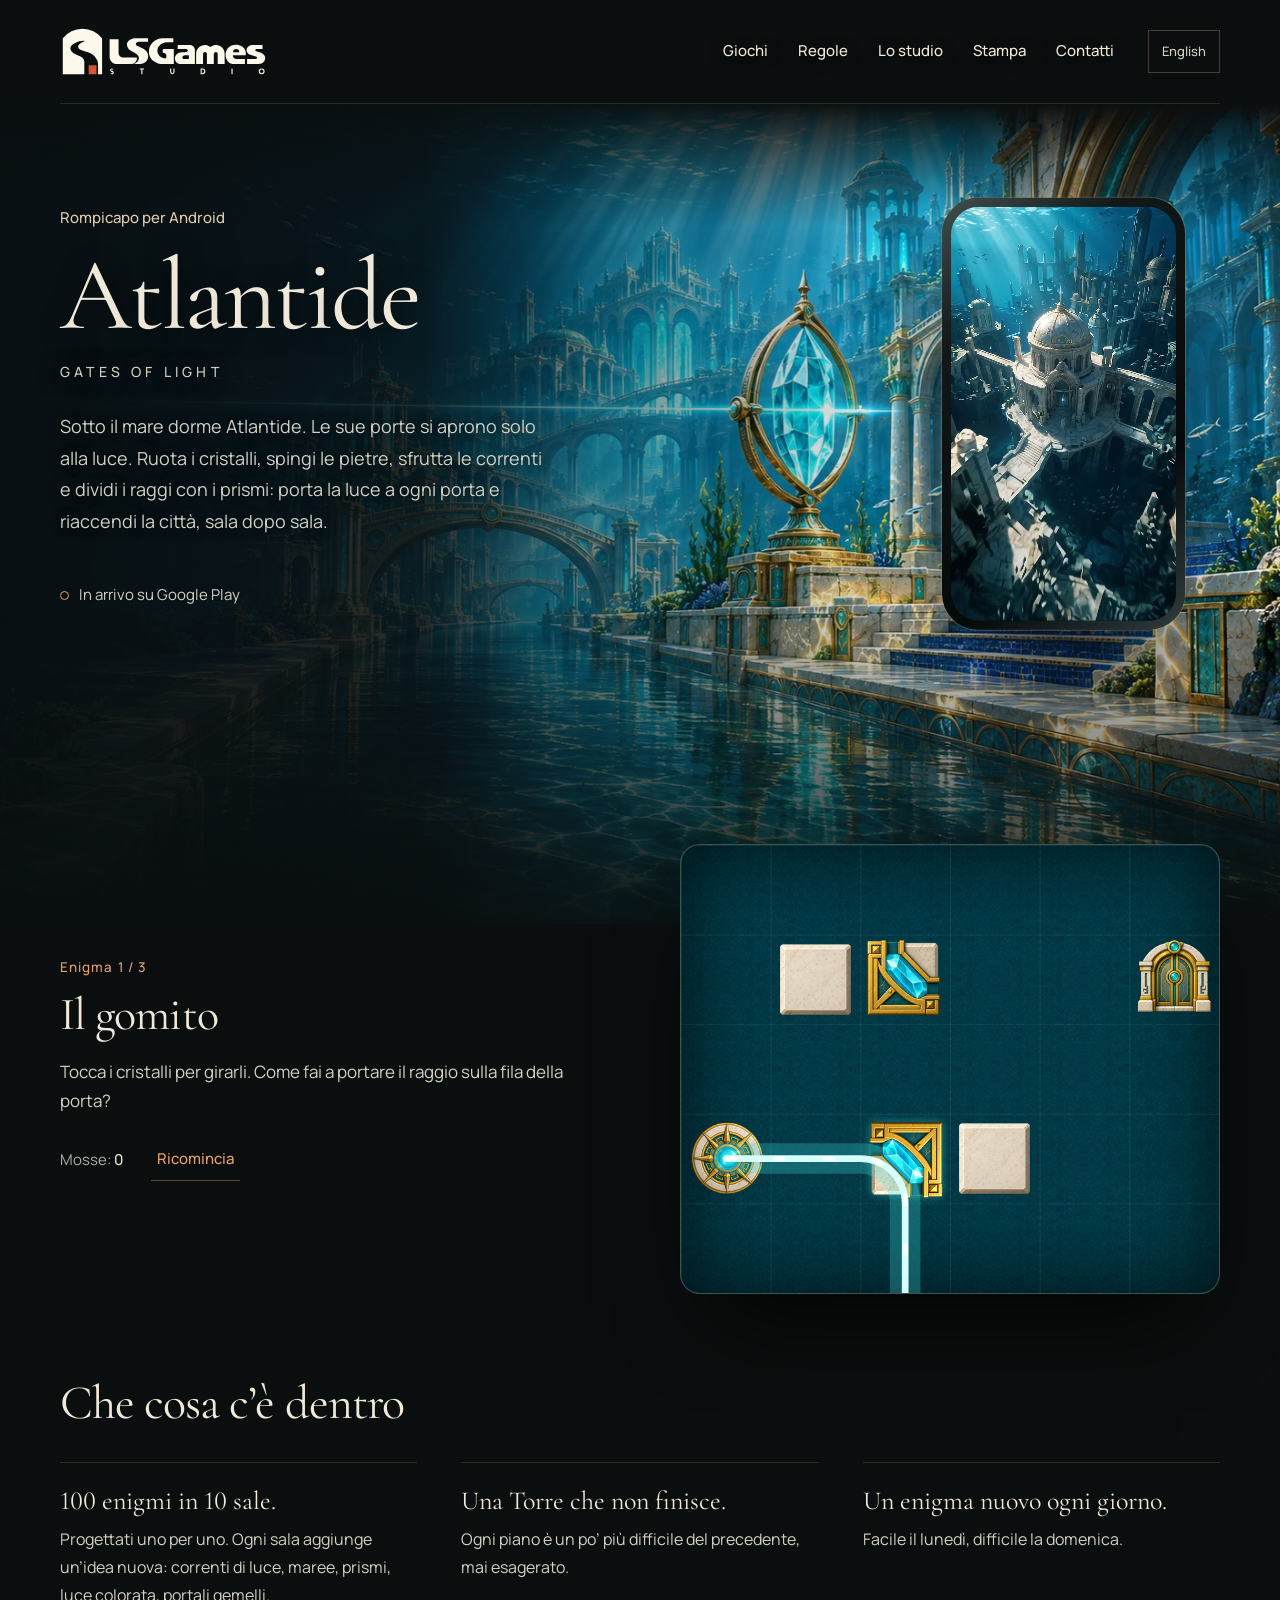
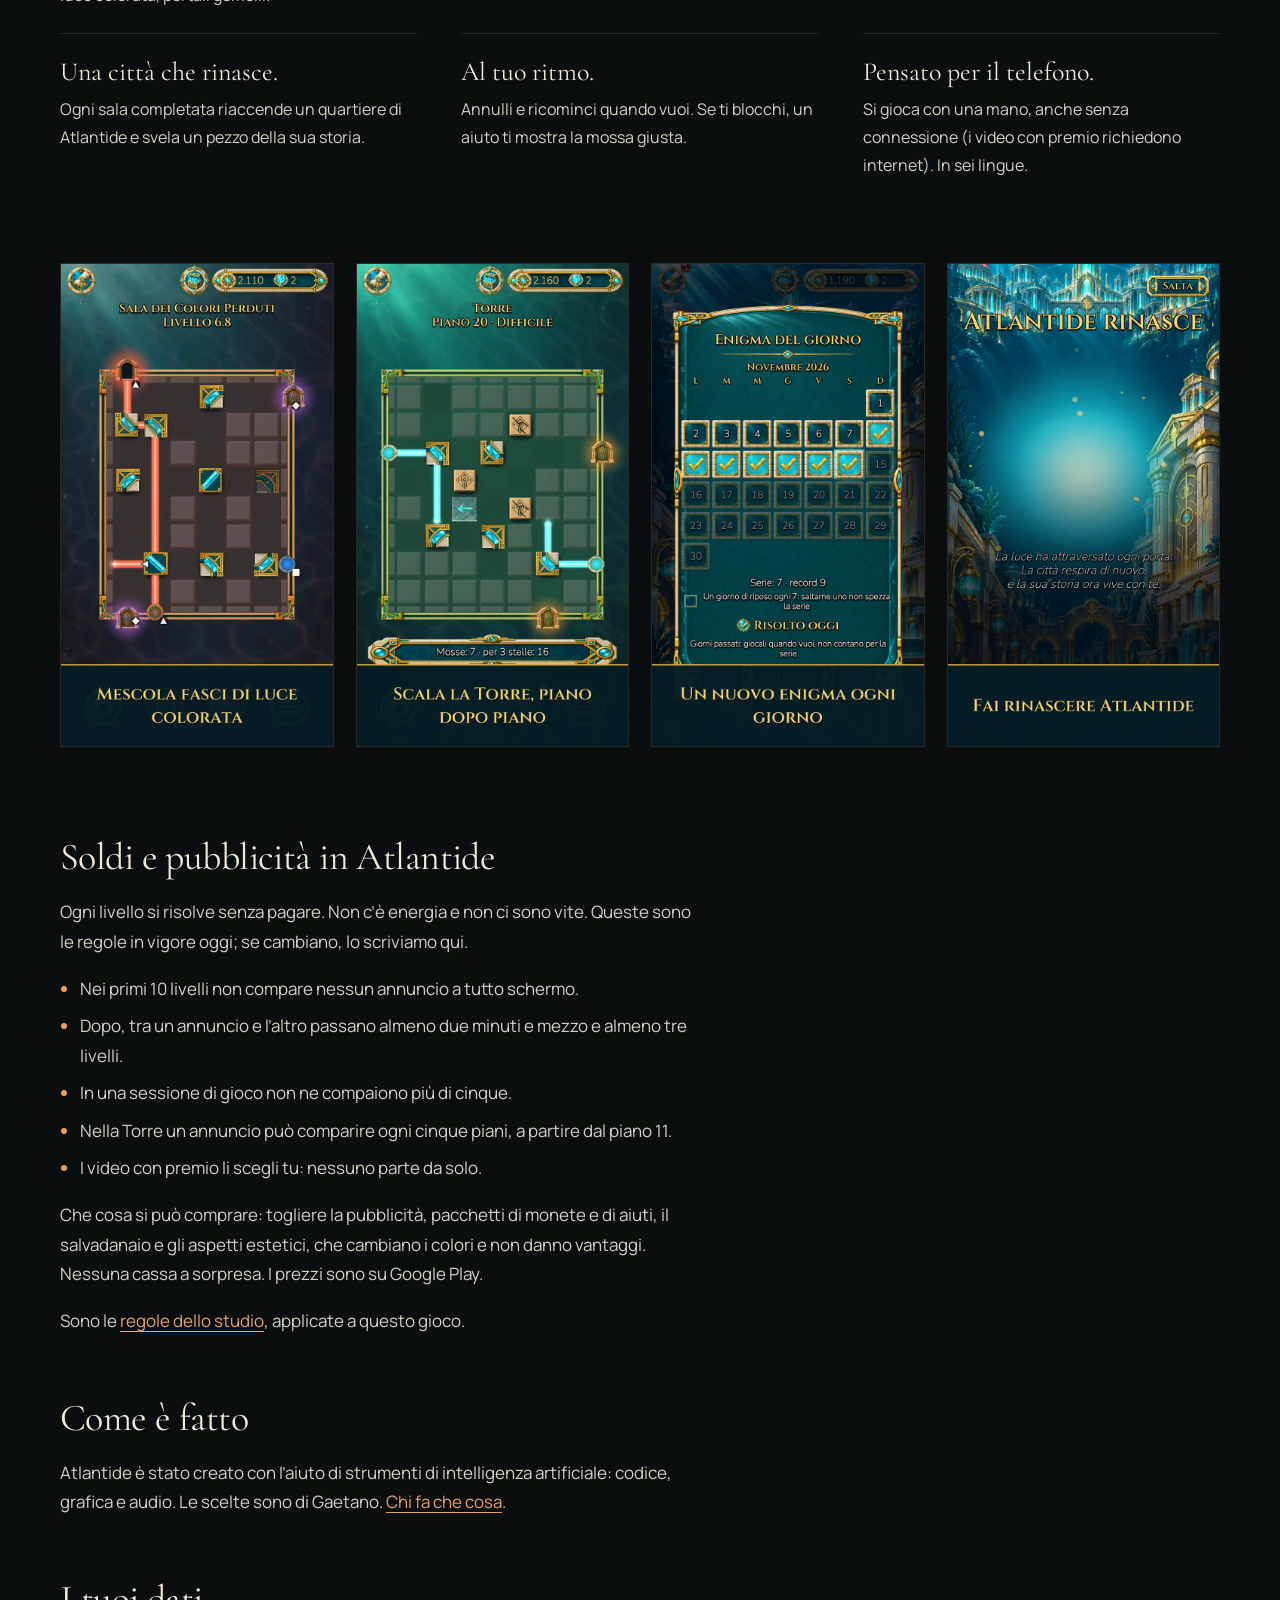
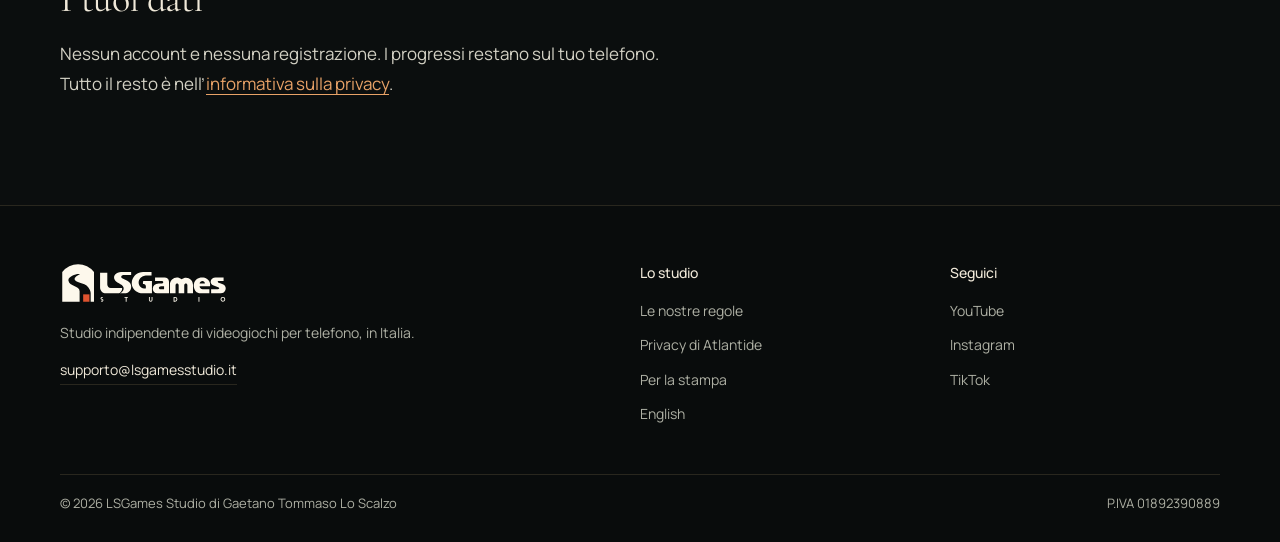
==== commit cfb32f73: "Pubblica la home Marea, il film di Atlantide e i tre enigmi interattivi" ====
--- a/atlantide/index.html
+++ b/atlantide/index.html
@@ -24,12 +24,12 @@
 <link rel="preload" href="../assets/fonts/latin-0.woff2" as="font" type="font/woff2" crossorigin>
 <link rel="preload" href="../assets/fonts/latin-1.woff2" as="font" type="font/woff2" crossorigin>
 <link rel="stylesheet" href="../assets/fonts/fonts.css">
-<link rel="stylesheet" href="../sito.css?v=a970b768">
+<link rel="stylesheet" href="../sito.css?v=flow-pausa-2s">
 <link rel="icon" href="../favicon.ico" sizes="48x48">
 <link rel="icon" type="image/png" sizes="32x32" href="../assets/favicon-32.png">
 <link rel="apple-touch-icon" sizes="180x180" href="../assets/apple-touch-icon.png">
-<script src="../cinematic.js?v=0e545ba2" defer></script>
-<script type="application/ld+json">{"@context": "https://schema.org", "@type": "VideoGame", "name": "Atlantide: Gates of Light", "url": "https://lsgamesstudio.it/atlantide/", "description": "Un rompicapo di luce per Android: 100 enigmi in 10 sale, una Torre che non finisce e un enigma nuovo ogni giorno. Ogni livello si risolve senza pagare.", "image": "https://lsgamesstudio.it/assets/atlantide.jpg", "genre": "Puzzle", "gamePlatform": "Android", "operatingSystem": "Android", "applicationCategory": "GameApplication", "playMode": "SinglePlayer", "isAccessibleForFree": true, "offers": {"@type": "Offer", "price": "0", "priceCurrency": "EUR"}, "screenshot": ["https://lsgamesstudio.it/assets/atlantide/it-1.webp", "https://lsgamesstudio.it/assets/atlantide/it-2.webp", "https://lsgamesstudio.it/assets/atlantide/it-3.webp", "https://lsgamesstudio.it/assets/atlantide/it-4.webp"], "trailer": {"@type": "VideoObject", "name": "Atlantide: Gates of Light", "description": "La città sommersa si risveglia: l'apertura del gioco.", "thumbnailUrl": "https://lsgamesstudio.it/assets/atlantide-loop.webp", "contentUrl": "https://lsgamesstudio.it/assets/atlantide-loop.mp4", "uploadDate": "2026-11-19", "duration": "PT7S"}, "inLanguage": ["it", "en", "es", "pt", "fr", "de"], "author": {"@type": "Organization", "@id": "https://lsgamesstudio.it/#studio", "name": "LSGames Studio", "url": "https://lsgamesstudio.it/", "logo": "https://lsgamesstudio.it/assets/icon-512.png", "email": "supporto@lsgamesstudio.it", "slogan": "Giochi fatti bene, che ti trattano bene.", "founder": {"@type": "Person", "name": "Gaetano Tommaso Lo Scalzo"}, "address": {"@type": "PostalAddress", "addressCountry": "IT"}, "sameAs": ["https://www.youtube.com/@lsgamesstudio", "https://www.instagram.com/lsgamesstudio/", "https://www.tiktok.com/@lsgamesstudio"]}, "publisher": {"@id": "https://lsgamesstudio.it/#studio"}}</script>
+<script src="../cinematic.js?v=flow-dissolvenza-2" defer></script>
+<script type="application/ld+json">{"@context": "https://schema.org", "@type": "VideoGame", "name": "Atlantide: Gates of Light", "url": "https://lsgamesstudio.it/atlantide/", "description": "Un rompicapo di luce per Android: 100 enigmi in 10 sale, una Torre che non finisce e un enigma nuovo ogni giorno. Ogni livello si risolve senza pagare.", "image": "https://lsgamesstudio.it/assets/atlantide.jpg", "genre": "Puzzle", "gamePlatform": "Android", "operatingSystem": "Android", "applicationCategory": "GameApplication", "playMode": "SinglePlayer", "isAccessibleForFree": true, "offers": {"@type": "Offer", "price": "0", "priceCurrency": "EUR"}, "screenshot": ["https://lsgamesstudio.it/assets/atlantide/it-1.webp", "https://lsgamesstudio.it/assets/atlantide/it-2.webp", "https://lsgamesstudio.it/assets/atlantide/it-3.webp", "https://lsgamesstudio.it/assets/atlantide/it-4.webp"], "trailer": {"@type": "VideoObject", "name": "Atlantide: Gates of Light", "description": "Un viaggio nella città sommersa, dalla cupola al mare al tramonto.", "thumbnailUrl": "https://lsgamesstudio.it/assets/atlantide-flow.webp", "contentUrl": "https://lsgamesstudio.it/assets/atlantide-flow.mp4", "uploadDate": "2026-11-19", "duration": "PT10S"}, "inLanguage": ["it", "en", "es", "pt", "fr", "de"], "author": {"@type": "Organization", "@id": "https://lsgamesstudio.it/#studio", "name": "LSGames Studio", "url": "https://lsgamesstudio.it/", "logo": "https://lsgamesstudio.it/assets/icon-512.png", "email": "supporto@lsgamesstudio.it", "slogan": "Giochi fatti bene, che ti trattano bene.", "founder": {"@type": "Person", "name": "Gaetano Tommaso Lo Scalzo"}, "address": {"@type": "PostalAddress", "addressCountry": "IT"}, "sameAs": ["https://www.youtube.com/@lsgamesstudio", "https://www.instagram.com/lsgamesstudio/", "https://www.tiktok.com/@lsgamesstudio"]}, "publisher": {"@id": "https://lsgamesstudio.it/#studio"}}</script>
 </head>
 <body class="game">
 <a class="skip" href="#contenuto">Vai al contenuto</a>
@@ -40,26 +40,26 @@
 </header>
 <main id="contenuto">
 <article class="feature feature--page" aria-labelledby="titolo-gioco">
-  <div class="feature-scene" aria-hidden="true"><img src="../assets/atlantide.webp" alt="" width="1024" height="500" fetchpriority="high"><video class="scene-video" data-media="(max-width: 1000px)" muted playsinline loop preload="none" data-src="../assets/atlantide-loop.mp4" data-poster="../assets/atlantide-loop.webp"></video></div>
+  <div class="feature-scene" aria-hidden="true"><img src="../assets/atlantide-canale.webp" alt="" width="1672" height="941" fetchpriority="high"><video class="scene-video" data-media="(max-width: 1000px)" muted playsinline loop preload="none" data-src="../assets/atlantide-flow.mp4" poster="../assets/atlantide-flow.webp" data-webm="../assets/atlantide-flow.webm" data-loop-pause></video></div>
   <div class="wrap feature-content">
-    <div class="feature-phone" aria-hidden="true"><video data-media="(min-width: 1001px)" muted playsinline loop preload="none" data-src="../assets/atlantide-loop.mp4" data-poster="../assets/atlantide-loop.webp"></video></div>
+    <div class="feature-phone" aria-hidden="true"><video data-media="(min-width: 1001px)" muted playsinline loop preload="none" data-src="../assets/atlantide-flow.mp4" poster="../assets/atlantide-flow.webp" data-webm="../assets/atlantide-flow.webm" data-loop-pause></video></div>
     <p class="feature-kicker">Rompicapo per Android</p>
     <h1 id="titolo-gioco" class="feature-title">Atlantide<span>Gates of Light</span></h1>
     <p class="feature-text">Sotto il mare dorme Atlantide. Le sue porte si aprono solo alla luce. Ruota i cristalli, spingi le pietre, sfrutta le correnti e dividi i raggi con i prismi: porta la luce a ogni porta e riaccendi la città, sala dopo sala.</p>
     <div class="game-links"><p class="status">In arrivo su Google Play</p></div>
   </div>
-  <div class="wrap feature-play" hidden>
+  <div id="demo" class="wrap feature-play" hidden>
     <div class="play-copy">
-      <h2 class="play-title">Prova ad aprire una porta.</h2>
-      <p>Tocca un cristallo per girarlo. Quando la luce arriva alla porta, la porta si apre. È un pezzo vero di Atlantide: la prima sala comincia così.</p>
-      <p class="lp-status" aria-live="polite" data-hint="La luce si ferma sul cristallo: giralo finché la lascia passare." data-win="La porta è aperta. In Atlantide te ne aspettano altre cento, sempre più ingegnose."></p>
-      <div class="lp-actions"><span class="lp-moves">Mosse: <b>0</b></span><button class="lp-reset text-link" type="button">Ricomincia</button></div>
+      <p class="lp-chapter"></p>
+      <h2 class="play-title"></h2>
+      <p class="lp-instruction"></p>
+      <p class="lp-status" role="status"></p>
+      <div class="lp-actions"><span class="lp-moves">Mosse: <b>0</b></span><button class="lp-reset text-link" type="button">Ricomincia</button><button class="button button--store lp-next" type="button" hidden>Enigma successivo</button></div>
     </div>
-    <div class="lightplay" role="group" aria-label="Rompicapo di luce: una sorgente, tre cristalli e una porta" data-cols="6" data-rows="5" data-source="0,1,E" data-door="5,0" data-walls="1,3 4,0">
+    <div class="lightplay" role="group" aria-label="Enigma di luce" data-cols="6" data-rows="5">
       <svg class="lp-beam" viewBox="0 0 6 5" aria-hidden="true"><path class="lp-glow" d=""/><path class="lp-core" d=""/><path class="lp-flow" d=""/></svg>
       <span class="lp-source" aria-hidden="true"></span>
       <span class="lp-door" aria-hidden="true"><i></i><i></i></span>
-      <button class="lp-crystal" type="button" data-cell="3,1" data-turn="0" aria-label="Cristallo 1: tocca per girarlo"><span class="lp-gem" aria-hidden="true"></span></button><button class="lp-crystal" type="button" data-cell="3,3" data-turn="1" aria-label="Cristallo 2: tocca per girarlo"><span class="lp-gem" aria-hidden="true"></span></button><button class="lp-crystal" type="button" data-cell="5,3" data-turn="1" aria-label="Cristallo 3: tocca per girarlo"><span class="lp-gem" aria-hidden="true"></span></button>
     </div>
   </div>
 </article>
--- a/sito.css
+++ b/sito.css
@@ -476,3 +476,162 @@
   .hero-art { transform: none !important; }
   .ember, .mote, .feature-scene::before, .beam::after { display: none; }
 }
+
+/* Anteprima: conserva la demo originale e disegna i pezzi con gli sprite del gioco. */
+.lightplay {
+  background: #10363b url('assets/puzzle/floor_a.png') 0 0 /
+    calc(100% / var(--cols)) calc(100% / var(--rows)) repeat;
+}
+.lightplay::before {
+  background-image: linear-gradient(#a2c8c218 1px, transparent 1px),
+    linear-gradient(90deg, #a2c8c218 1px, transparent 1px);
+}
+.lp-source::before, .lp-wall::before, .lp-door::before, .lp-gem::before {
+  inset: 5%;
+  border: 0;
+  border-radius: 0;
+  background: center / contain no-repeat;
+  box-shadow: none;
+}
+.lp-source::before { background-image: url('assets/puzzle/source.png'); transform: rotate(90deg); }
+.lp-wall::before { background-image: url('assets/puzzle/wall.png'); }
+.lp-door::before { background-image: url('assets/puzzle/door_closed.png'); }
+.lp-door.open::before { background-image: url('assets/puzzle/door_open.png'); box-shadow: none; }
+.lp-door.open::after { opacity: .32; }
+.lp-door i, .lp-gem::after { display: none; }
+.lp-gem::before { inset: 2%; background-image: url('assets/puzzle/deflector.png'); transform: none; opacity: 1; }
+.lp-crystal.lit .lp-gem::before { filter: brightness(1.15) drop-shadow(0 0 5px #58ebdc70); }
+.lp-glow { stroke: #42dedf; }
+.lp-core { stroke: #d6ffff; }
+
+@media (max-width: 480px) {
+  .header { padding-top: 12px; gap: 2px 12px; }
+  .brand img { width: 158px; }
+  .menu { column-gap: 4px; }
+  .menu a { padding-block: 9px; min-height: 44px; }
+  .hero { --art-height: clamp(270px, 78vw, 360px); }
+  .hero-content { padding-top: 128px; padding-bottom: var(--art-height); }
+  .hero-description { margin-block: 18px 22px; }
+  .hero-art {
+    height: var(--art-height);
+    background-size: auto 100%;
+    background-position: 80% bottom;
+  }
+  .hero::after {
+    background: linear-gradient(180deg, var(--bg) calc(100% - var(--art-height)),
+      transparent calc(100% - var(--art-height) + 48px), transparent 92%, var(--bg));
+  }
+  .hero-actions { gap: 8px 17px; }
+}
+@media (max-width: 355px) {
+  .header.wrap { width: calc(100% - 20px); }
+  .menu { column-gap: 2px; }
+}
+
+/* La luce segue il profilo dello sprite anche durante la pulsazione. */
+.motion-on .lp-source::before { animation-name: puzzle-source-pulse; }
+@keyframes puzzle-source-pulse {
+  from { filter: drop-shadow(0 0 2px #5cdad96b); }
+  to { filter: brightness(1.12) drop-shadow(0 0 6px #5cdad9a8); }
+}
+@media (prefers-reduced-motion: reduce) {
+  .motion-on .lp-source::before { animation: none; }
+}
+@media (max-width: 480px) {
+  .motion-toggle { color: var(--text); background-color: #0b0e0ecc; padding-inline: 10px; opacity: 1; }
+  .hero-bottom { bottom: 4px; }
+}
+
+/* I due fondali sono composti per lasciare il testo nella zona d'ombra. */
+.hero-art { background-image: url('assets/porte/marea-illustrata.webp'); }
+@media (min-width: 701px) {
+  .hero::after {
+    background: linear-gradient(90deg, #080c0dd4 0%, #080c0da1 31%, #080c0d33 53%, transparent 69%),
+      linear-gradient(0deg, var(--bg), transparent 18%, transparent 84%, #080c0d8c);
+  }
+  .hero-description { max-width: min(28em, 43vw); }
+}
+@media (min-width: 1001px) {
+  .feature-text { max-width: min(27em, 41vw); }
+  .feature-scene::after {
+    background: linear-gradient(90deg,#090f11f0 2%,#090f11dd 33%,#08171b80 46%,transparent 73%),
+      linear-gradient(180deg,var(--bg),transparent 15%,transparent 61%,var(--bg));
+  }
+}
+ .feature-phone { background: linear-gradient(140deg,#42504e,#111817 24%,#060909 70%,#303c3d); }
+.feature-phone::before { content: ''; position: absolute; inset: 9px; border-radius: 28px; background: url('assets/atlantide-flow.webp') center / cover; }
+.feature-phone video { position: relative; }
+.feature-phone video, .scene-video { background: #0c1920 url('assets/atlantide-flow.webp') center / cover; }
+.feature-phone video.poster-only { opacity: 0; }
+.lp-source::before { transform: rotate(var(--source-angle,90deg)); }
+.play-copy .lp-chapter { font: 500 .84rem/1.5 var(--sans); color: var(--light); letter-spacing: .08em; margin-bottom: 14px; }
+.lp-next { font-family: var(--sans); cursor: pointer; }
+.lp-status:empty { min-height: 0; margin: 0 !important; }
+.lp-actions { margin-top: 22px; }
+
+/* Il movimento accompagna il cambio di scena, mentre il testo resta a fuoco. */
+@media (prefers-reduced-motion: no-preference) {
+  .motion-on .reveal { transform: translateY(18px); filter: none; transition: opacity .55s ease var(--d,0s), transform .68s cubic-bezier(.2,.72,.2,1) var(--d,0s); }
+  .motion-on .reveal.from-above:not(.is-in) { transform: translateY(-14px); }
+  .motion-on .reveal.is-in { transform: none; }
+  .motion-on .feature-title .ch { filter: none; transform: translateY(.24em); transition: opacity .45s ease calc(var(--i)*25ms),transform .65s cubic-bezier(.2,.8,.2,1) calc(var(--i)*25ms); }
+  .motion-on .feature.is-in .feature-title .ch { transform: none; }
+  .motion-on .feature-shots:not(.is-in) img { transform: translateY(24px); }
+  .motion-on .feature-shots.is-in img { animation: none; }
+  .motion-on .feature.is-in .feature-phone { animation: none; }
+  .motion-on .feature-phone { transition: opacity .55s ease,transform .8s cubic-bezier(.2,.76,.2,1); }
+  .motion-on .feature-scene img { transform: translateY(calc(var(--fp,0) * -19px)) scale(1.045); }
+  .page-head h1, .page-head .lead { animation: page-arrive .52s cubic-bezier(.22,.75,.24,1) both; }
+  .page-head .lead { animation-delay: .08s; }
+  @keyframes page-arrive { from { opacity: .25; transform: translateY(10px); } }
+  ::view-transition-old(root) { animation: scene-out .17s ease both; }
+  ::view-transition-new(root) { animation: scene-in .3s ease both; }
+  @keyframes scene-out { to { opacity: 0; } }
+  @keyframes scene-in { from { opacity: 0; } }
+}
+
+/* Variante tipografica facoltativa per il confronto del titolo. */
+.hero-type-manrope .hero h1 {
+  font-family: var(--sans);
+  font-size: clamp(45px, 4.7vw, 78px);
+  font-weight: 500;
+  line-height: 1.08;
+  letter-spacing: -.045em;
+}
+@media (max-width: 700px) {
+  .hero-type-manrope .hero h1 { font-size: clamp(30px, 8.5vw, 48px); }
+}
+
+/* Composizione della prima schermata: una colonna di lettura di fronte alla porta. */
+.home .hero-description .hero-lead { display: block; color: var(--text); margin-bottom: .35em; }
+@media (min-width: 701px) {
+  .home .hero { display: grid; align-items: center; }
+  .home .hero-content { padding-block: clamp(96px, 12vh, 132px) 30px; }
+  .home .hero-description { max-width: min(40vw, 30em); margin: clamp(19px, 2vw, 32px) 0 clamp(24px, 2.4vw, 38px); line-height: 1.55; }
+  .home .hero-actions { gap: clamp(20px, 2.5vw, 36px); }
+  .home .games { padding-top: clamp(68px, 7vw, 110px); }
+}
+@media (min-width: 701px) and (max-width: 930px) {
+  .home .hero h1 { font-size: clamp(42px, 6.2vw, 56px); }
+  .home .header { gap: 18px; }
+  .home .header .brand img { width: 155px; }
+  .home .menu { gap: 13px; }
+}
+@media (max-width: 700px) {
+  .home .hero { --art-height: clamp(248px, 70vw, 375px); }
+  .home .hero-content { padding-block: 126px var(--art-height); }
+  .home .hero-art { height: var(--art-height); background-size: auto 100%; background-position: 80% bottom; }
+  .home .hero::after { background: linear-gradient(180deg,var(--bg) calc(100% - var(--art-height)),transparent calc(100% - var(--art-height) + 44px),transparent 92%,var(--bg)); }
+  .home .hero-description { max-width: 32em; margin: 16px 0 20px; line-height: 1.52; }
+  .home .hero-actions { column-gap: 19px; row-gap: 8px; }
+  .home .games { padding-top: 44px; }
+}
+@media (min-width: 481px) and (max-width: 700px) {
+  .home .hero-content { padding-top: 150px; }
+}
+.home main { overflow-x: clip; }
+
+
+.loop-cover { position: absolute; inset: 0; pointer-events: none; opacity: 0; background: #000; }
+.feature-phone .loop-cover { inset: 9px; border-radius: 28px; background-position: center; }
+.feature-scene.has-video::before { display: none; }
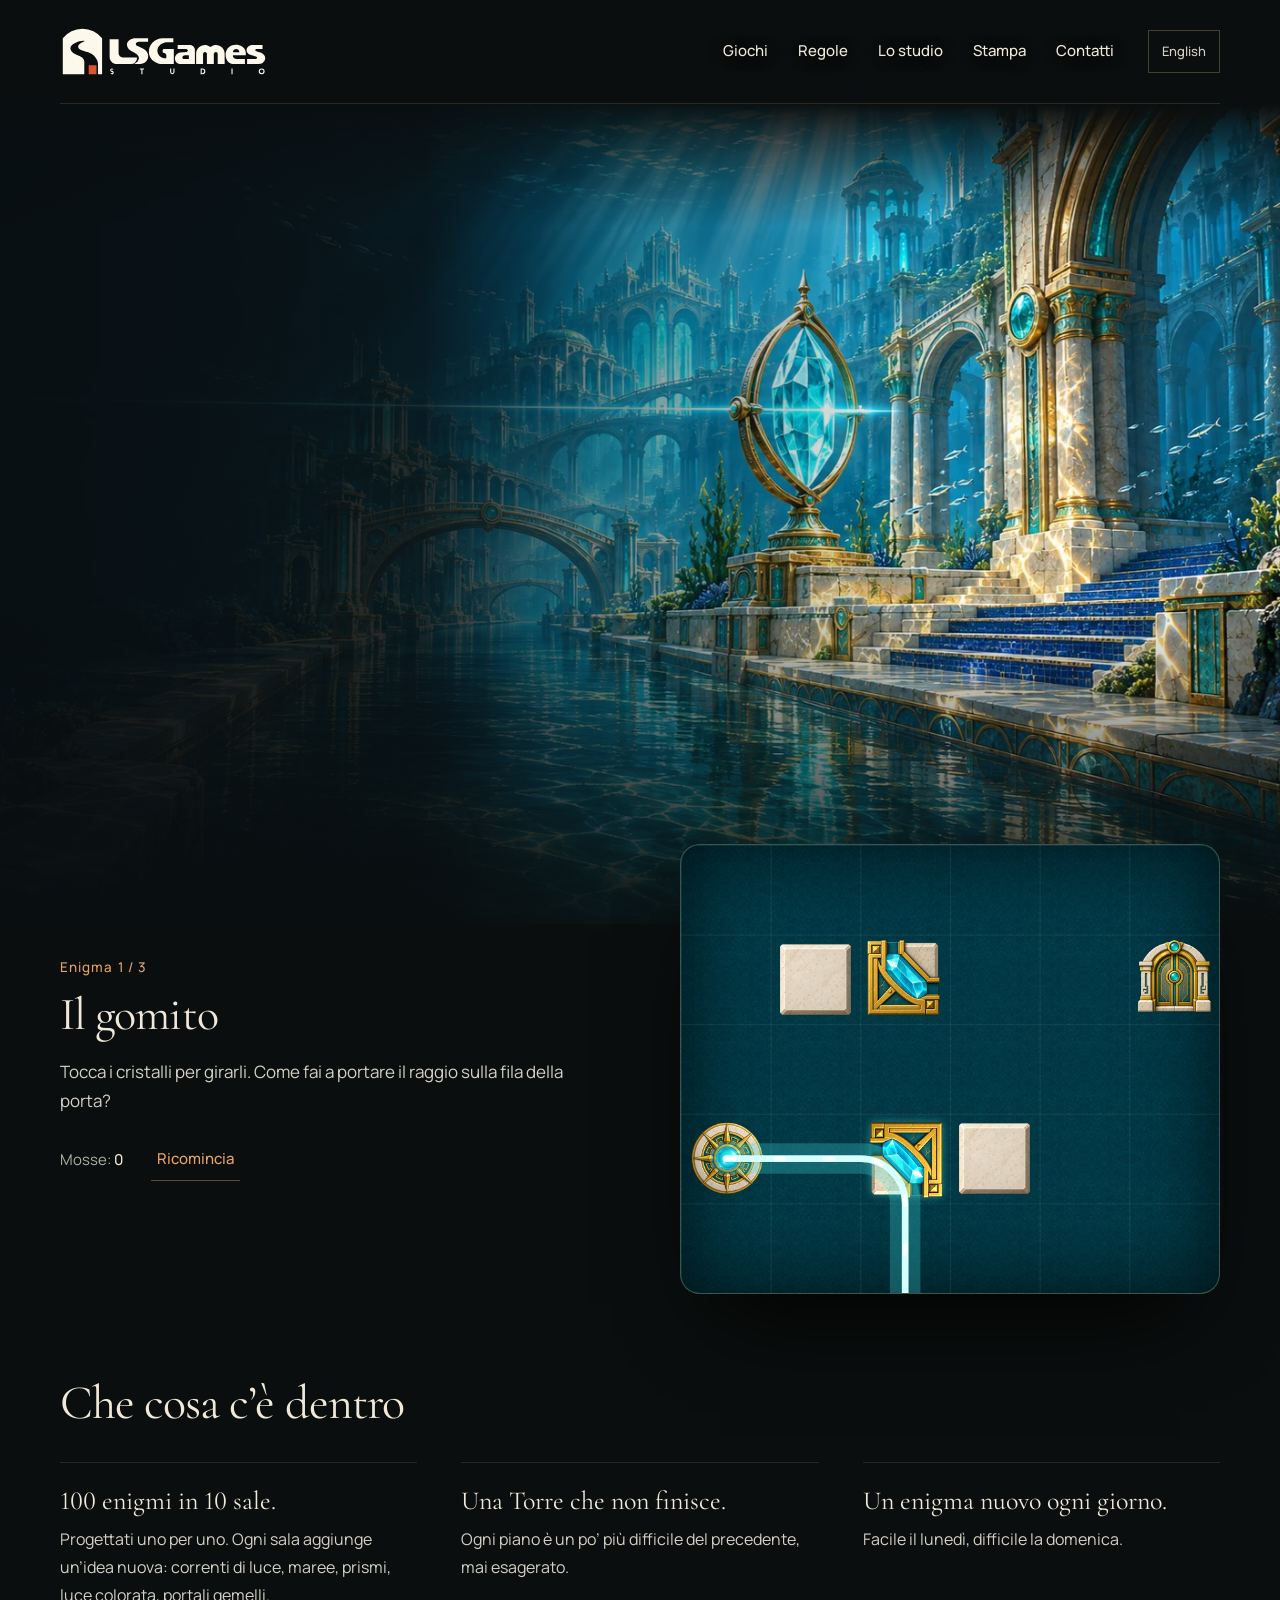
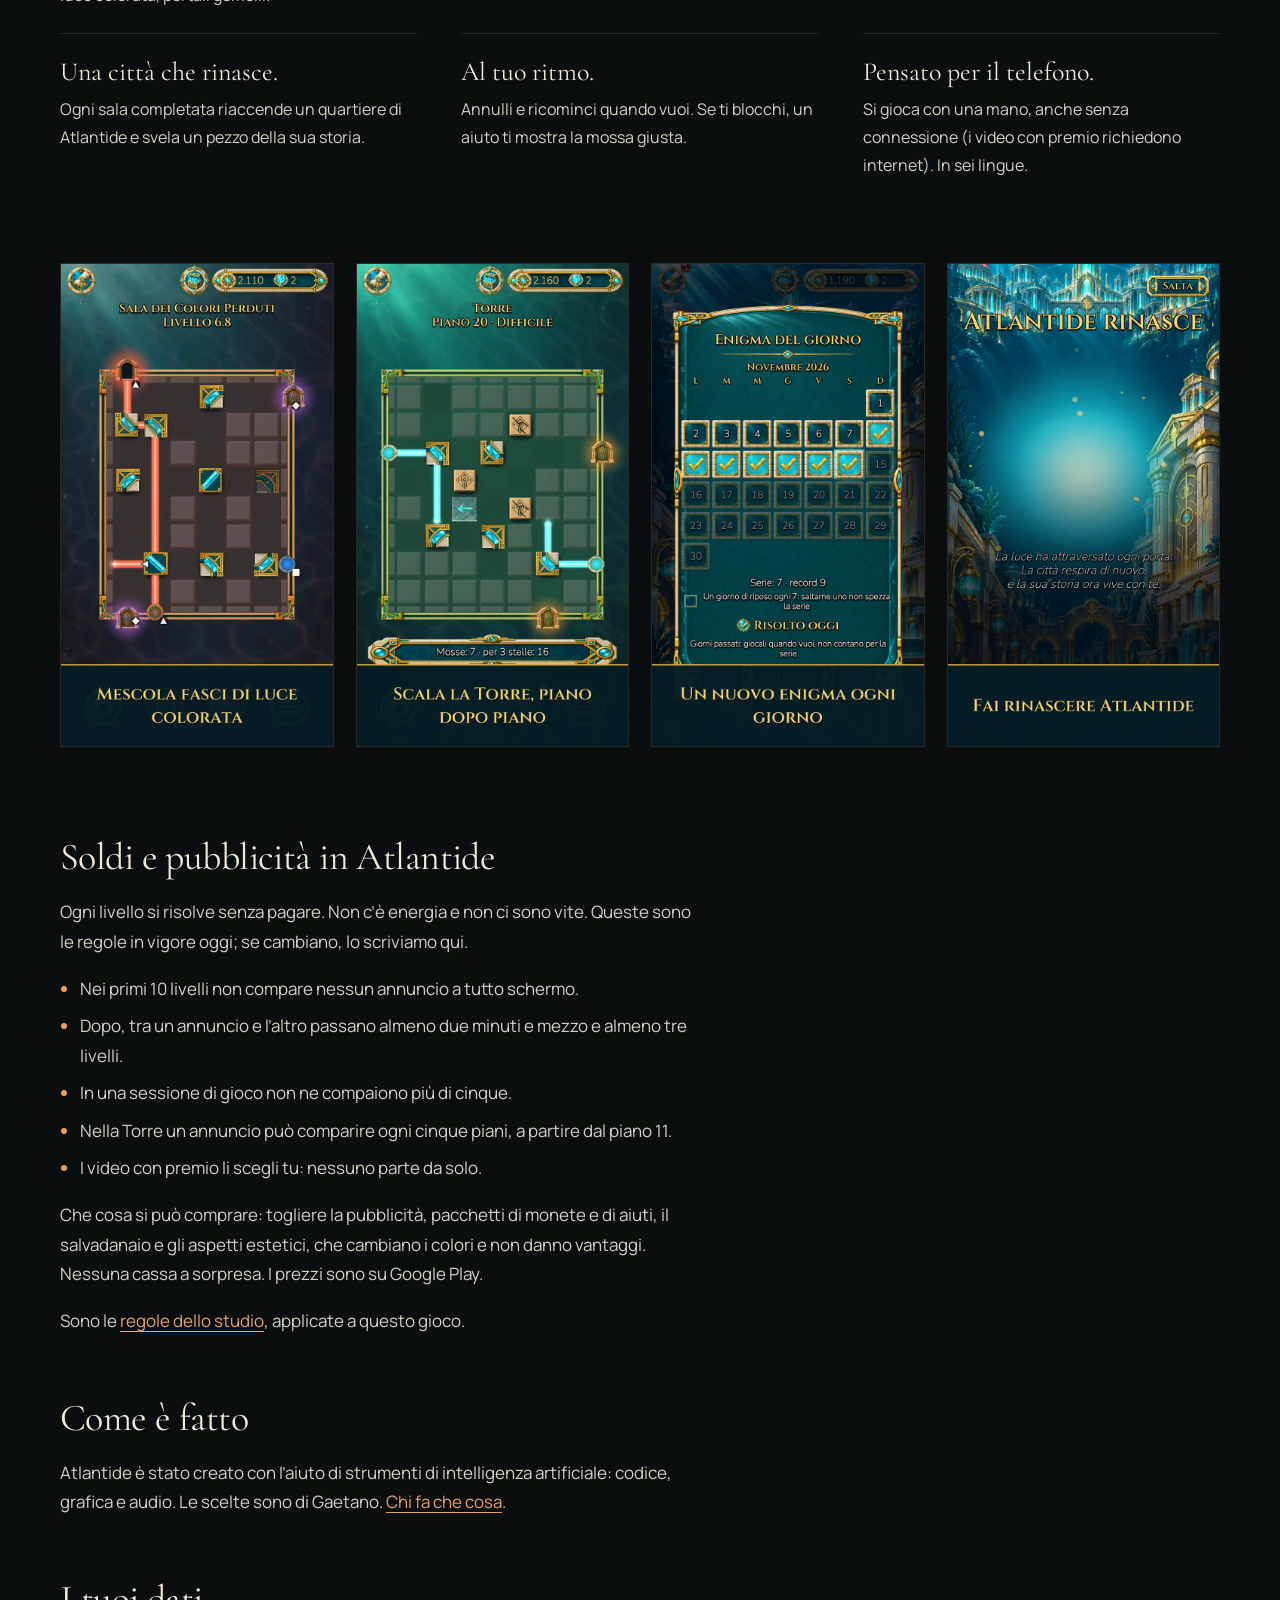
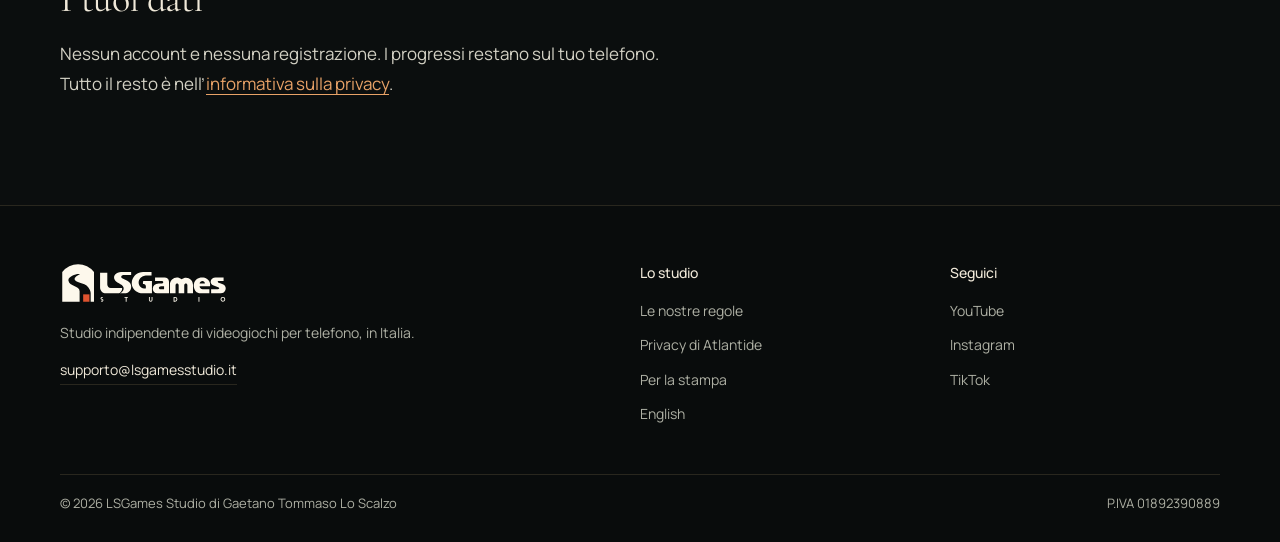
==== commit 00517128: "Atlantide disponibile su Google Play: home, pagina del gioco e scheda stampa (IT/EN) puntano al link" ====
--- a/atlantide/index.html
+++ b/atlantide/index.html
@@ -46,7 +46,7 @@
     <p class="feature-kicker">Rompicapo per Android</p>
     <h1 id="titolo-gioco" class="feature-title">Atlantide<span>Gates of Light</span></h1>
     <p class="feature-text">Sotto il mare dorme Atlantide. Le sue porte si aprono solo alla luce. Ruota i cristalli, spingi le pietre, sfrutta le correnti e dividi i raggi con i prismi: porta la luce a ogni porta e riaccendi la città, sala dopo sala.</p>
-    <div class="game-links"><p class="status">In arrivo su Google Play</p></div>
+    <div class="game-links"><a class="status" href="https://play.google.com/store/apps/details?id=com.lsgames.atlantide&amp;referrer=utm_source%3Dsito%26utm_medium%3Dweb%26utm_campaign%3Dlaunch_nov26">Disponibile su Google Play</a></div>
   </div>
   <div id="demo" class="wrap feature-play" hidden>
     <div class="play-copy">
